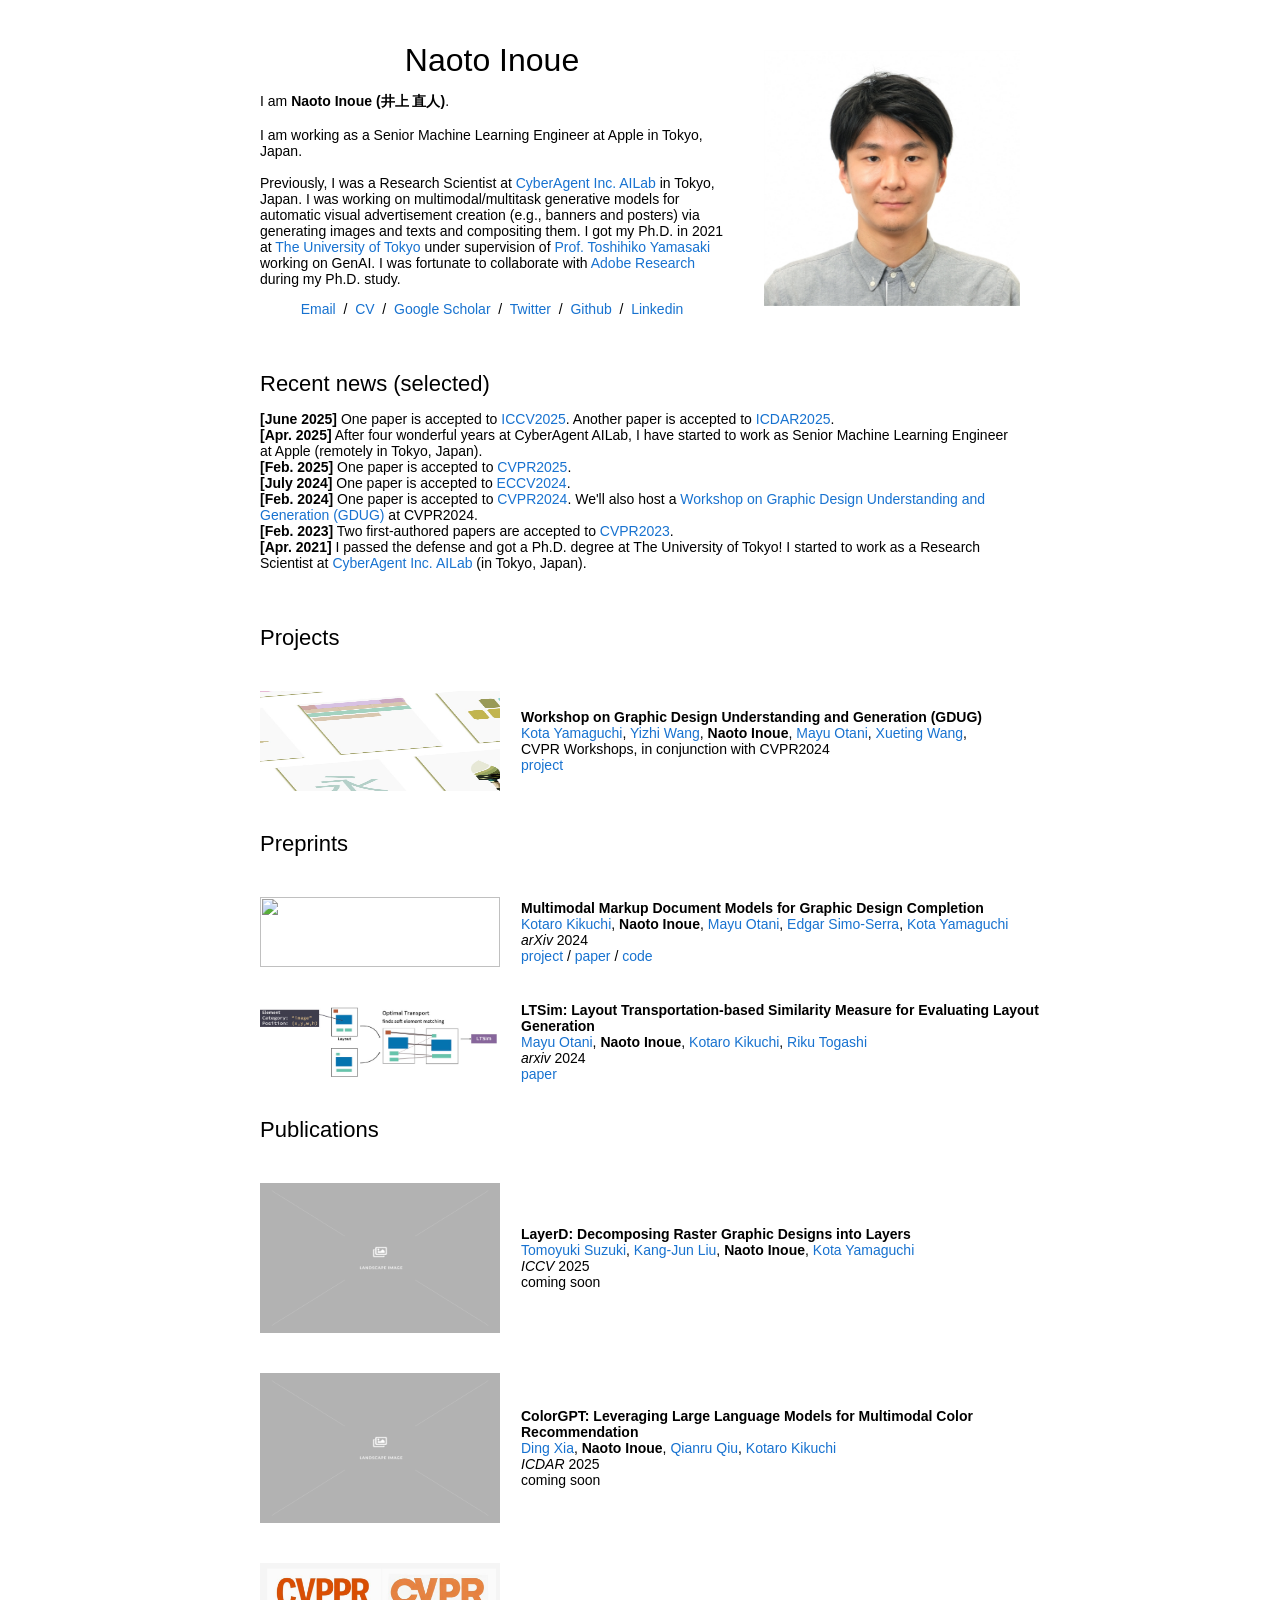
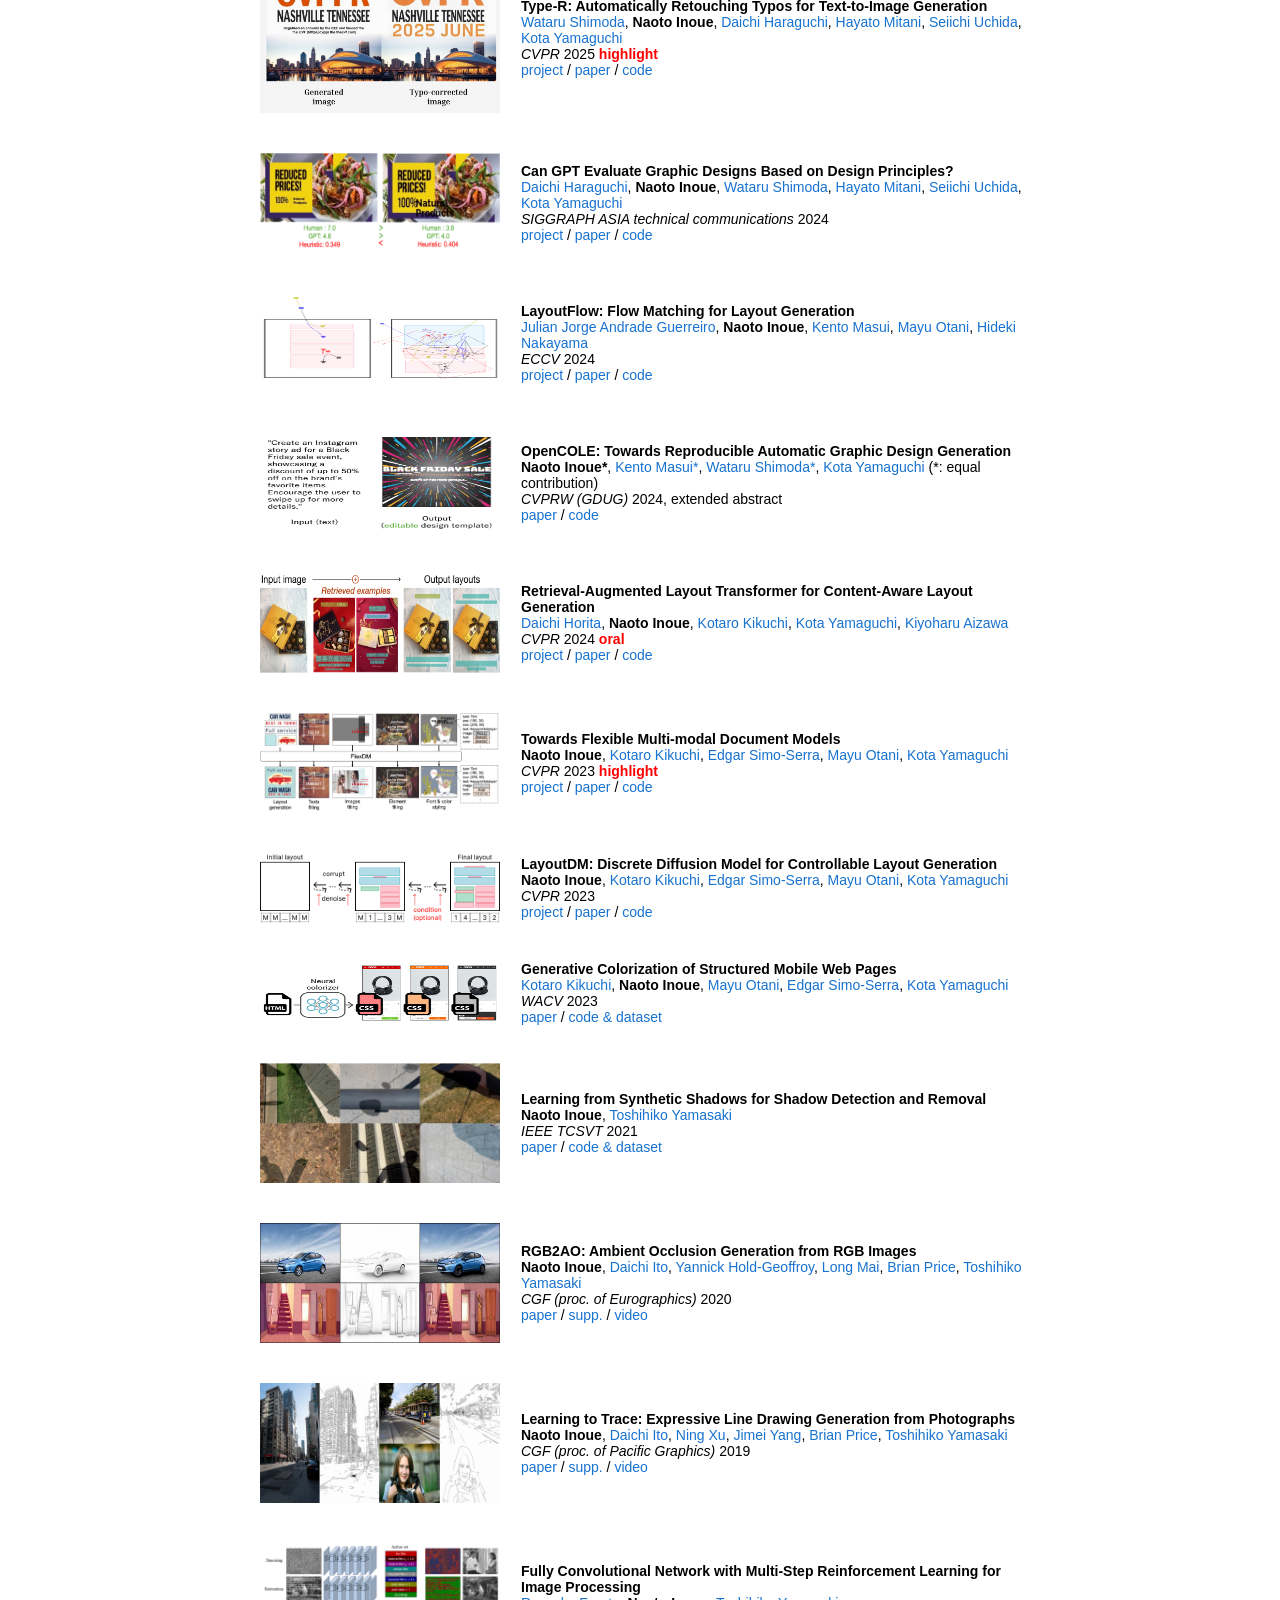
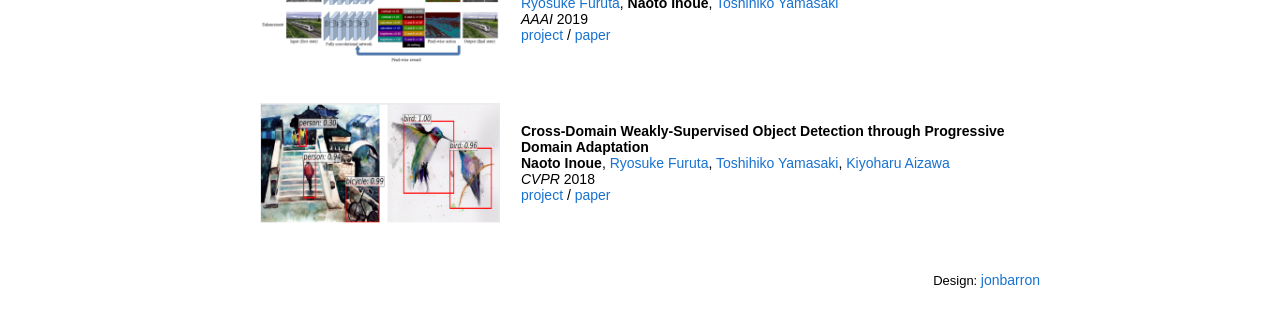
==== index.html @ aad202b2 "Update index.html" ====
<!DOCTYPE HTML>
<html lang="en">

<head>
  <meta http-equiv="Content-Type" content="text/html; charset=UTF-8">
  <title>Naoto Inoue</title>
  <meta name="author" content="Naoto Inoue">
  <meta name="viewport" content="width=device-width, initial-scale=1">
  <meta name="google-site-verification" content="NBt3cmFe-oTUP8zdL5-eVck05i7BoTOek46Cv9eIGmY">
  <link rel="stylesheet" type="text/css" href="stylesheet.css">
  <!-- <link rel="icon" type="image/png" href="https://user-images.githubusercontent.com/28190044/93294887-c2de0f80-f826-11ea-910a-8c7523e9db88.png"> -->
</head>

<body>
  <table
    style="width:100%;max-width:800px;border:0px;border-spacing:0px;border-collapse:separate;margin-right:auto;margin-left:auto;">
    <tbody>
      <tr style="padding:0px">
        <td style="padding:0px">
          <table
            style="width:100%;border:0px;border-spacing:0px;border-collapse:separate;margin-right:auto;margin-left:auto;">
            <tbody>
              <tr style="padding:0px">
                <td style="padding:2.5%;width:63%;vertical-align:middle">
                  <p style="text-align:center">
                    <name>Naoto Inoue</name>
                  </p>
                  <p>
                    I am <b>Naoto Inoue (井上 直人)</b>.<br><br>
                    
                    I am working as a Senior Machine Learning Engineer at Apple in Tokyo, Japan. <br><br>

                    Previously, I was a Research Scientist at <a href="https://cyberagent.ai/ailab/">CyberAgent Inc. AILab</a> in Tokyo, Japan.
                    I was working on multimodal/multitask generative models for automatic visual advertisement creation (e.g., banners and posters) via generating images and texts and compositing them.
                    I got my Ph.D. in 2021 at <a href="https://www.u-tokyo.ac.jp/en/">The University of
                      Tokyo</a> under supervision of <a
                      href="https://www.hal.t.u-tokyo.ac.jp/~yamasaki/index-e.html">Prof.
                      Toshihiko Yamasaki</a> working on GenAI.
                    I was fortunate to collaborate with <a href="https://research.adobe.com/">Adobe Research</a> during my Ph.D. study.
                  </p>
                  <p style="text-align:center">
                    <a href="mailto:naoto.inoue.0804@gmail.com">Email</a> &nbsp/&nbsp
                    <a href="https://drive.google.com/file/d/1_mM9zyYyiz-8eCfdjvJydV2WsAgDJ4IR/view?usp=sharing">CV</a>
                    &nbsp/&nbsp
                    <a href="https://scholar.google.com/citations?user=PfX-_GkAAAAJ&hl=en">Google Scholar</a>
                    &nbsp/&nbsp
                    <a href="https://twitter.com/naoto_inoue_">Twitter</a> &nbsp/&nbsp
                    <a href="https://github.com/naoto0804">Github</a> &nbsp/&nbsp
                    <a href="https://www.linkedin.com/in/naoto-inoue-773829161/">Linkedin</a>
                  </p>
                </td>
                <td style="padding:2.5%;width:40%;max-width:40%">
                  <a href="./files/photo/profile.jpg"><img style="width:100%;max-width:100%" alt="profile photo"
                      src="./files/photo/profile.jpg" class="hoverZoomLink"></a>
                </td>
              </tr>
            </tbody>
          </table>
          <table
            style="width:100%;border:0px;border-spacing:0px;border-collapse:separate;margin-right:auto;margin-left:auto;">
            <tbody>
              <tr>
                <td style="padding:20px;width:100%;vertical-align:middle">
                  <heading>Recent news (selected)</heading>
                  <p>
                    <b>[June 2025]</b> One paper is accepted to <a href="https://iccv.thecvf.com/">ICCV2025</a>. Another paper is accepted to <a href="https://www.icdar2025.com/">ICDAR2025</a>. <br>
                    <b>[Apr. 2025]</b> After four wonderful years at CyberAgent AILab, I have started to work as Senior Machine Learning Engineer at Apple (remotely in Tokyo, Japan). <br>
                    <b>[Feb. 2025]</b> One paper is accepted to <a href="https://cvpr.thecvf.com/">CVPR2025</a>. <br>
                    <b>[July 2024]</b> One paper is accepted to <a href="https://eccv.ecva.net/">ECCV2024</a>. <br>
                    <b>[Feb. 2024]</b> One paper is accepted to <a href="https://cvpr.thecvf.com/">CVPR2024</a>. We'll also host a <a href="https://sites.google.com/view/gdug-workshop/">Workshop on
                      Graphic Design Understanding and Generation (GDUG)</a> at CVPR2024. <br>
                    <b>[Feb. 2023]</b> Two first-authored papers are accepted to <a
                      href="https://cvpr.thecvf.com/">CVPR2023</a>. <br>
                    <b>[Apr. 2021]</b> I passed the defense and got a Ph.D. degree at The University of Tokyo! I started
                    to work as a Research Scientist at <a href="https://cyberagent.ai/ailab/">CyberAgent Inc. AILab</a>
                    (in Tokyo, Japan). <br>
                  </p>
                </td>
              </tr>
            </tbody>
          </table>
          <table
            style="width:100%;border:0px;border-spacing:0px;border-collapse:separate;margin-right:auto;margin-left:auto;">
            <tbody>
              <tr>
                <td style="padding:20px;width:100%;vertical-align:middle">
                  <heading>Projects</heading>
                </td>
              </tr>
            </tbody>
          </table>
          <table
            style="width:100%;border:0px;border-spacing:0px;border-collapse:separate;margin-right:auto;margin-left:auto;">
            <tbody>
              <tr>
                <td style="padding:20px;width:25%;vertical-align:middle">
                  <img width="240" height="100" align="center" src="./files/teaser/yamaguchicvprw2024.jpg">
                </td>
                <td style="width:75%;vertical-align:middle">
                  <papertitle>Workshop on Graphic Design Understanding and Generation (GDUG)</papertitle>
                  <br>
                  <a href="https://sites.google.com/view/kyamagu">Kota Yamaguchi</a>,
                  <a href="https://actasidiot.github.io/">Yizhi Wang</a>,
                  <strong>Naoto Inoue</strong>,
                  <a href="https://mayu-ot.github.io/">Mayu Otani</a>,
                  <a href="https://xueting-wang.github.io/">Xueting Wang</a>,
                  <br>
                  CVPR Workshops, in conjunction with CVPR2024<br>
                  <a href="https://sites.google.com/view/gdug-workshop/">project</a>
                </td>
              </tr>
            </tbody>
          </table>
          <table
            style="width:100%;border:0px;border-spacing:0px;border-collapse:separate;margin-right:auto;margin-left:auto;">
            <tbody>
              <tr>
                <td style="padding:20px;width:100%;vertical-align:middle">
                  <heading>Preprints</heading>
                </td>
              </tr>
            </tbody>
          </table>
          <table
            style="width:100%;border:0px;border-spacing:0px;border-collapse:separate;margin-right:auto;margin-left:auto;">
            <tbody>
              <tr>
                <td style="padding:20px;width:25%;vertical-align:middle">
                  <img width="240" height="70" align="center" src="./files/teaser/kikuchi2024arxiv.png">
                </td>
                <td style="width:75%;vertical-align:middle">
                  <papertitle>Multimodal Markup Document Models for Graphic Design Completion</papertitle> <br> 
                  <a href="https://ktrk115.github.io/">Kotaro Kikuchi</a>, <strong>Naoto Inoue</strong>, <a href="https://mayu-ot.github.io/">Mayu Otani</a>, <a href="https://esslab.jp/~ess/">Edgar Simo-Serra</a>, <a href="https://sites.google.com/view/kyamagu">Kota Yamaguchi</a><br>
                  <em>arXiv</em> 2024 <br>
                  <a href='https://cyberagentailab.github.io/MarkupDM/'>project</a> / <a href='https://arxiv.org/abs/2409.19051'>paper</a> / <a href='https://github.com/CyberAgentAILab/MarkupDM'>code</a> <br>
                </td>
              </tr>
              <tr>
                <td style="padding:20px;width:25%;vertical-align:middle">
                  <img width="240" height="70" align="center" src="./files/teaser/otani2024ltsim.jpg">
                </td>
                <td style="width:75%;vertical-align:middle">
                  <papertitle>LTSim: Layout Transportation-based Similarity Measure for Evaluating Layout Generation</papertitle> <br> 
                  <a href="https://mayu-ot.github.io/">Mayu Otani</a>, <strong>Naoto Inoue</strong>, <a href="https://ktrk115.github.io/">Kotaro Kikuchi</a>, <a href="https://scholar.google.co.jp/citations?user=KVEf0M4AAAAJ&hl=en">Riku Togashi</a><br>
                  <em>arxiv</em> 2024 <br>
                  <a href='https://arxiv.org/abs/2407.12356'>paper</a> <br>
                </td>
              </tr>
            </tbody>
          </table>
          <table
            style="width:100%;border:0px;border-spacing:0px;border-collapse:separate;margin-right:auto;margin-left:auto;">
            <tbody>
              <tr>
                <td style="padding:20px;width:100%;vertical-align:middle">
                  <heading>Publications</heading>
                </td>
              </tr>
            </tbody>
          </table>
          <table
            style="width:100%;border:0px;border-spacing:0px;border-collapse:separate;margin-right:auto;margin-left:auto;">
            <tbody>
              <tr>
                <td style="padding:20px;width:25%;vertical-align:middle">
                  <img width="240" height="150" align="center" src="./files/teaser/placeholder_landscape.png">
                </td>
                <td style="width:75%;vertical-align:middle">
                  <papertitle>LayerD: Decomposing Raster Graphic Designs into Layers</papertitle> <br> 
                  <a href="https://tomoyukun.github.io/biography/">Tomoyuki Suzuki</a>, <a href="https://scholar.google.com/citations?user=XaRvRzUAAAAJ">Kang-Jun Liu</a>, <strong>Naoto Inoue</strong>, <a href="https://sites.google.com/view/kyamagu">Kota Yamaguchi</a><br>
                  <em>ICCV</em> 2025 <br>
                  coming soon <br>
                </td>
              </tr>
              <tr>
                <td style="padding:20px;width:25%;vertical-align:middle">
                  <img width="240" height="150" align="center" src="./files/teaser/placeholder_landscape.png">
                </td>
                <td style="width:75%;vertical-align:middle">
                  <papertitle>ColorGPT: Leveraging Large Language Models for Multimodal Color Recommendation</papertitle> <br> 
                  <a href="https://scholar.google.com/citations?user=L_5Zzc8AAAAJ&hl=en">Ding Xia</a>, <strong>Naoto Inoue</strong>, <a href="https://scholar.google.com/citations?user=dFO1x5EAAAAJ&hl=ja">Qianru Qiu</a>, <a href="https://ktrk115.github.io/">Kotaro Kikuchi</a><br>
                  <em>ICDAR</em> 2025 <br>
                  coming soon
                </td>
              </tr>
              <tr>
                <td style="padding:20px;width:25%;vertical-align:middle">
                  <img width="240" height="150" align="center" src="./files/teaser/shimoda2025cvpr.png">
                </td>
                <td style="width:75%;vertical-align:middle">
                  <papertitle>Type-R: Automatically Retouching Typos for Text-to-Image Generation</papertitle> <br>
                  <a href="https://scholar.google.co.jp/citations?user=fdXoV1UAAAAJ">Wataru Shimoda</a>, <strong>Naoto Inoue</strong>, <a href="https://scholar.google.co.jp/citations?user=oEna_HAAAAAJ&hl=en">Daichi Haraguchi</a>, <a href="https://dblp.org/pid/356/2992.html">Hayato Mitani</a>, <a href="https://human.ait.kyushu-u.ac.jp/~uchida/index-e.html">Seiichi Uchida</a>, <a href="https://sites.google.com/view/kyamagu">Kota Yamaguchi</a><br>
                  <em>CVPR</em> 2025 <span style="color:red; font-weight: bold;">highlight</span> <br>
                  <a href='https://cyberagentailab.github.io/Type-R'>project</a> / <a href='https://arxiv.org/abs/2411.18159'>paper</a> / <a href='https://github.com/CyberAgentAILab/Type-R'>code</a> <br>
                </td>
              </tr>
              <tr>
                <td style="padding:20px;width:25%;vertical-align:middle">
                  <img width="240" height="100" align="center" src="./files/teaser/haraguchi2024sigatc.png">
                </td>
                <td style="width:75%;vertical-align:middle">
                  <papertitle>Can GPT Evaluate Graphic Designs Based on Design Principles?</papertitle> <br> 
                  <a href="https://scholar.google.co.jp/citations?user=oEna_HAAAAAJ&hl=en">Daichi Haraguchi</a>, <strong>Naoto Inoue</strong>, <a href="https://scholar.google.co.jp/citations?user=fdXoV1UAAAAJ">Wataru Shimoda</a>, <a href="https://dblp.org/pid/356/2992.html">Hayato Mitani</a>, <a href="https://human.ait.kyushu-u.ac.jp/~uchida/index-e.html">Seiichi Uchida</a>, <a href="https://sites.google.com/view/kyamagu">Kota Yamaguchi</a><br>
                  <em>SIGGRAPH ASIA technical communications</em> 2024  <br>
                  <a href="https://cyberagentailab.github.io/Graphic-design-evaluation/">project</a> / <a href="https://arxiv.org/abs/2410.08885">paper</a> / <a href="https://github.com/CyberAgentAILab/Graphic-design-evaluation">code</a> <br>
                </td>
              </tr>
              <tr>
                <td style="padding:20px;width:25%;vertical-align:middle">
                  <img width="240" height="100" align="center" src="./files/teaser/guerreiroeccv2024layoutflow.png">
                </td>
                <td style="width:75%;vertical-align:middle">
                  <papertitle>LayoutFlow: Flow Matching for Layout Generation</papertitle> <br>
                  <a href="https://julianguerreiro.github.io/">Julian Jorge Andrade Guerreiro</a>, <strong>Naoto Inoue</strong>, <a href="https://scholar.google.co.jp/citations?user=ekIeOUAAAAAJ&hl=en">Kento Masui</a>, <a href="https://mayu-ot.github.io/">Mayu Otani</a>, <a href="https://www.nlab.ci.i.u-tokyo.ac.jp/~nakayama/index_en.html">Hideki Nakayama</a><br>
                  <em>ECCV</em> 2024 <br>
                  <a href='https://julianguerreiro.github.io/layoutflow'>project</a> / <a href='https://arxiv.org/abs/2403.18187'>paper</a> / <a href='https://github.com/JulianGuerreiro/LayoutFlow'>code</a> <br>
                </td>
              </tr>
              <tr>
                <td style="padding:20px;width:25%;vertical-align:middle">
                  <img width="240" height="100" align="center" src="./files/teaser/inouecvprw2024opencole.png">
                </td>
                <td>
                  <papertitle>OpenCOLE: Towards Reproducible Automatic Graphic Design Generation</papertitle> <br>
                  <strong>Naoto Inoue*</strong>, <a href="https://scholar.google.co.jp/citations?user=ekIeOUAAAAAJ&hl=en">Kento Masui*</a>, <a href="https://scholar.google.co.jp/citations?user=fdXoV1UAAAAJ">Wataru Shimoda*</a>, <a href="https://sites.google.com/view/kyamagu">Kota Yamaguchi</a> (*: equal contribution)<br>
                  <em>CVPRW (GDUG) </em> 2024, extended abstract <br>
                  <a href='https://arxiv.org/abs/2406.08232'>paper</a> / <a href='https://github.com/CyberAgentAILab/OpenCOLE'>code</a> <br>
                </td>
              </tr>
              <tr>
                <td style="padding:20px;width:25%;vertical-align:middle">
                  <img width="240" height="100" align="center" src="./files/teaser/horitacvpr2024_ralf.png">
                </td>
                <td style="width:75%;vertical-align:middle">
                  <papertitle>Retrieval-Augmented Layout Transformer for Content-Aware Layout Generation</papertitle>
                  <br>
                  <a href="https://udonda.github.io/">Daichi Horita</a>,
                  <strong>Naoto Inoue</strong>,
                  <a href="https://ktrk115.github.io/">Kotaro Kikuchi</a>,
                  <a href="https://sites.google.com/view/kyamagu">Kota Yamaguchi</a>,
                  <a href="https://www.hal.t.u-tokyo.ac.jp/~aizawa">Kiyoharu Aizawa</a> <br>
                  <em>CVPR</em> 2024 <span style="color:red; font-weight: bold;">oral</span><br>
                  <a href="https://udonda.github.io/RALF/">project</a> /
                  <a href="https://arxiv.org/abs/2311.13602">paper</a> /
                  <a href="https://github.com/CyberAgentAILab/RALF">code</a>
                </td>
              </tr>
              <tr>
                <td style="padding:20px;width:25%;vertical-align:middle">
                  <img width="240" height="100" align="center" src="./files/teaser/inouecvpr2023_flexdm.png">
                </td>
                <td style="width:75%;vertical-align:middle">
                  <papertitle>Towards Flexible Multi-modal Document Models</papertitle>
                  <br>
                  <strong>Naoto Inoue</strong>,
                  <a href="https://ktrk115.github.io/">Kotaro Kikuchi</a>,
                  <a href="https://esslab.jp/~ess/en/">Edgar Simo-Serra</a>,
                  <a href="https://mayu-ot.github.io/">Mayu Otani</a>,
                  <a href="https://sites.google.com/view/kyamagu">Kota Yamaguchi</a><br>
                  <em>CVPR</em> 2023 <span style="color:red; font-weight: bold;">highlight</span> <br>
                  <a href="https://cyberagentailab.github.io/flex-dm">project</a> /
                  <a href="https://arxiv.org/abs/2303.18248">paper</a> /
                  <a href="https://github.com/CyberAgentAILab/flex-dm">code</a>
                </td>
              </tr>
              <tr>
                <td style="padding:20px;width:25%;vertical-align:middle">
                  <img width="240" height="70" align="center" src="./files/teaser/inouecvpr2023_layoutdm.png">
                </td>
                <td style="width:75%;vertical-align:middle">
                  <papertitle>LayoutDM: Discrete Diffusion Model for Controllable Layout Generation</papertitle>
                  <br>
                  <strong>Naoto Inoue</strong>,
                  <a href="https://ktrk115.github.io/">Kotaro Kikuchi</a>,
                  <a href="https://esslab.jp/~ess/en/">Edgar Simo-Serra</a>,
                  <a href="https://mayu-ot.github.io/">Mayu Otani</a>,
                  <a href="https://sites.google.com/view/kyamagu">Kota Yamaguchi</a><br>
                  <em>CVPR</em> 2023 <br>
                  <a href="https://cyberagentailab.github.io/layout-dm">project</a> /
                  <a href="https://arxiv.org/abs/2303.08137">paper</a> /
                  <a href="https://github.com/CyberAgentAILab/layout-dm">code</a>
                </td>
              </tr>
              <tr>
                <td style="padding:20px;width:25%;vertical-align:middle">
                  <img width="240" height="60" align="center" src="./files/teaser/kikuchiwacv2023.png">
                </td>
                <td style="width:75%;vertical-align:middle">
                  <papertitle>Generative Colorization of Structured Mobile Web Pages</papertitle>
                  <br>
                  <a href="https://ktrk115.github.io/">Kotaro Kikuchi</a>,
                  <strong>Naoto Inoue</strong>,
                  <a href="https://mayu-ot.github.io/">Mayu Otani</a>,
                  <a href="https://esslab.jp/~ess/en/">Edgar Simo-Serra</a>,
                  <a href="https://sites.google.com/view/kyamagu">Kota Yamaguchi</a><br>
                  <em>WACV</em> 2023 <br>
                  <a href="https://arxiv.org/abs/2212.11541">paper</a> /
                  <a href="https://github.com/CyberAgentAILab/webcolor">code & dataset</a>
                </td>
              </tr>
              <tr>
                <td style="padding:20px;width:25%;vertical-align:middle">
                  <img width="240" height="120" align="center" src="./files/teaser/inouetcsvt2021.png">
                </td>
                <td style="width:75%;vertical-align:middle">
                  <papertitle>Learning from Synthetic Shadows for Shadow Detection and Removal</papertitle>
                  <br>
                  <strong>Naoto Inoue</strong>,
                  <a href="https://www.hal.t.u-tokyo.ac.jp/~yamasaki/index-e.html">Toshihiko Yamasaki</a><br>
                  <em>IEEE TCSVT</em> 2021 <br>
                  <a href="https://arxiv.org/abs/2101.01713">paper</a> /
                  <a href="https://github.com/naoto0804/SynShadow">code & dataset</a>
                </td>
              </tr>
              <tr>
                <td style="padding:20px;width:25%;vertical-align:middle">
                  <img width="240" height="120" align="center" src="./files/teaser/inoueeg2020.jpg">
                </td>
                <td style="width:75%;vertical-align:middle">
                  <papertitle>RGB2AO: Ambient Occlusion Generation from RGB Images</papertitle>
                  <br>
                  <strong>Naoto Inoue</strong>,
                  <a href="https://research.adobe.com/person/daichi-ito/">Daichi Ito</a>,
                  <a href="http://yannickhold.com/">Yannick Hold-Geoffroy</a>,
                  <a href="https://mai-t-long.com/">Long Mai</a>,
                  <a href="https://www.brianpricephd.com/">Brian Price</a>,
                  <a href="https://www.hal.t.u-tokyo.ac.jp/~yamasaki/index-e.html">Toshihiko Yamasaki</a><br>
                  <em>CGF (proc. of Eurographics)</em> 2020 <br>
                  <a href="https://drive.google.com/file/d/1akwQcoUa8ILWb24ZsXUKwKkccewUygW3/view">paper</a> /
                  <a href="https://drive.google.com/file/d/1ayWd_rF38DQI1KqzIBRsBhVTxbwXlx1L/view">supp.</a> /
                  <a href="https://www.youtube.com/watch?v=GrbZW8ozr5o">video</a>
                  <!-- <p></p>
                      <p> Summary for the paper</p> -->
                </td>
              </tr>
              <tr>
                <td style="padding:20px;width:25%;vertical-align:middle">
                  <img width="240" height="120" align="center" src="./files/teaser/inouepg2019.png">
                </td>
                <td style="width:75%;vertical-align:middle">
                  <papertitle>Learning to Trace: Expressive Line Drawing Generation from Photographs</papertitle>
                  <br>
                  <strong>Naoto Inoue</strong>,
                  <a href="https://research.adobe.com/person/daichi-ito/">Daichi Ito</a>,
                  <a href="https://sites.google.com/view/ningxu/">Ning Xu</a>,
                  <a href="https://eng.ucmerced.edu/people/jyang44">Jimei Yang</a>,
                  <a href="https://www.brianpricephd.com/">Brian Price</a>,
                  <a href="https://www.hal.t.u-tokyo.ac.jp/~yamasaki/index-e.html">Toshihiko Yamasaki</a><br>
                  <em>CGF (proc. of Pacific Graphics)</em> 2019 <br>
                  <a href="https://drive.google.com/file/d/1uILUGjE3vsRPEEfF8EVEPG2eWF7SUwgT/view">paper</a> /
                  <a href="https://drive.google.com/file/d/19IjY-WKMhXROw6pl7WaMvdn1gM8F7ecb/view">supp.</a> /
                  <a href="https://youtu.be/NTjuWvtHbyc?start=350&end=728">video</a>
                  <!-- <p></p>
                      <p> Summary for the paper</p> -->
                </td>
              </tr>
              <tr>
                <td style="padding:20px;width:25%;vertical-align:middle">
                  <img width="240" height="120" align="center" src="./files/teaser/furutaaaai2019.png">
                </td>
                <td style="width:75%;vertical-align:middle">
                  <papertitle>Fully Convolutional Network with Multi-Step Reinforcement Learning for Image Processing
                  </papertitle>
                  <br>
                  <a href="https://rfuruta.github.io/">Ryosuke Furuta</a>,
                  <strong>Naoto Inoue</strong>,
                  <a href="https://www.hal.t.u-tokyo.ac.jp/~yamasaki/index-e.html">Toshihiko Yamasaki</a><br>
                  <em>AAAI</em> 2019 <br>
                  <a href="https://www.hal.t.u-tokyo.ac.jp/~furuta/pub/fcn_rl/fcn_rl.html">project</a> /
                  <a href="https://arxiv.org/abs/1811.04323">paper</a>
                </td>
              </tr>
              <tr>
                <td style="padding:20px;width:25%;vertical-align:middle">
                  <img width="240" height="120" align="center" src="./files/teaser/inouecvpr2018.png">
                </td>
                <td style="width:75%;vertical-align:middle">
                  <papertitle>Cross-Domain Weakly-Supervised Object Detection through Progressive Domain Adaptation
                  </papertitle>
                  <br>
                  <strong>Naoto Inoue</strong>,
                  <a href="https://rfuruta.github.io/">Ryosuke Furuta</a>,
                  <a href="https://www.hal.t.u-tokyo.ac.jp/~yamasaki/index-e.html">Toshihiko Yamasaki</a>,
                  <a href="https://www.hal.t.u-tokyo.ac.jp/~aizawa">Kiyoharu Aizawa</a> <br>
                  <em>CVPR</em> 2018 <br>
                  <a href="cross_domain_detection">project</a> /
                  <a href="https://arxiv.org/abs/1803.11365">paper</a>
                </td>
              </tr>
            </tbody>
          </table>
          <table
            style="width:100%;border:0px;border-spacing:0px;border-collapse:separate;margin-right:auto;margin-left:auto;">
            <tbody>
              <tr>
                <td style="padding:0px">
                  <br>
                  <p style="text-align:right;font-size:small;">
                    Design: <a href="https://github.com/jonbarron/jonbarron_website">jonbarron</a>
                  </p>
                </td>
              </tr>
            </tbody>
          </table>
          <script>
            (function (i, s, o, g, r, a, m) {
              i['GoogleAnalyticsObject'] = r;
              i[r] = i[r] || function () {
                (i[r].q = i[r].q || []).push(arguments)
              }, i[r].l = 1 * new Date();
              a = s.createElement(o),
                m = s.getElementsByTagName(o)[0];
              a.async = 1;
              a.src = g;
              m.parentNode.insertBefore(a, m)
            })(window, document, 'script', '//www.google-analytics.com/analytics.js', 'ga');
            ga('create', 'UA-115292904-1', 'auto');
            ga('send', 'pageview');
          </script>
        </td>
      </tr>
    </tbody>
  </table>
  <iframe frameborder="0" scrolling="no" style="border: 0px; display: none; background-color: transparent;"></iframe>
  <div id="GOOGLE_INPUT_CHEXT_FLAG" input="null"
    input_stat="{&quot;tlang&quot;:true,&quot;tsbc&quot;:true,&quot;pun&quot;:true,&quot;mk&quot;:false,&quot;ss&quot;:true}"
    style="display: none;"></div>
</body>

</html>
---- stylesheet.css ----
/* latin-ext */
@font-face {
    font-family: 'Lato';
    font-style: italic;
    font-weight: 400;
    src: local('Lato Italic'), local('Lato-Italic'), url(https://fonts.gstatic.com/s/lato/v15/S6u8w4BMUTPHjxsAUi-qNiXg7eU0.woff2) format('woff2');
    unicode-range: U+0100-024F, U+0259, U+1E00-1EFF, U+2020, U+20A0-20AB, U+20AD-20CF, U+2113, U+2C60-2C7F, U+A720-A7FF;
}
/* latin */
@font-face {
  font-family: 'Lato';
  font-style: italic;
  font-weight: 400;
  src: local('Lato Italic'), local('Lato-Italic'), url(https://fonts.gstatic.com/s/lato/v15/S6u8w4BMUTPHjxsAXC-qNiXg7Q.woff2) format('woff2');
  unicode-range: U+0000-00FF, U+0131, U+0152-0153, U+02BB-02BC, U+02C6, U+02DA, U+02DC, U+2000-206F, U+2074, U+20AC, U+2122, U+2191, U+2193, U+2212, U+2215, U+FEFF, U+FFFD;
}
/* latin-ext */
@font-face {
  font-family: 'Lato';
  font-style: italic;
  font-weight: 700;
  src: local('Lato Bold Italic'), local('Lato-BoldItalic'), url(https://fonts.gstatic.com/s/lato/v15/S6u_w4BMUTPHjxsI5wq_FQftx9897sxZ.woff2) format('woff2');
  unicode-range: U+0100-024F, U+0259, U+1E00-1EFF, U+2020, U+20A0-20AB, U+20AD-20CF, U+2113, U+2C60-2C7F, U+A720-A7FF;
}
/* latin */
@font-face {
  font-family: 'Lato';
  font-style: italic;
  font-weight: 700;
  src: local('Lato Bold Italic'), local('Lato-BoldItalic'), url(https://fonts.gstatic.com/s/lato/v15/S6u_w4BMUTPHjxsI5wq_Gwftx9897g.woff2) format('woff2');
  unicode-range: U+0000-00FF, U+0131, U+0152-0153, U+02BB-02BC, U+02C6, U+02DA, U+02DC, U+2000-206F, U+2074, U+20AC, U+2122, U+2191, U+2193, U+2212, U+2215, U+FEFF, U+FFFD;
}
/* latin-ext */
@font-face {
  font-family: 'Lato';
  font-style: normal;
  font-weight: 400;
  src: local('Lato Regular'), local('Lato-Regular'), url(https://fonts.gstatic.com/s/lato/v15/S6uyw4BMUTPHjxAwXiWtFCfQ7A.woff2) format('woff2');
  unicode-range: U+0100-024F, U+0259, U+1E00-1EFF, U+2020, U+20A0-20AB, U+20AD-20CF, U+2113, U+2C60-2C7F, U+A720-A7FF;
}
/* latin */
@font-face {
  font-family: 'Lato';
  font-style: normal;
  font-weight: 400;
  src: local('Lato Regular'), local('Lato-Regular'), url(https://fonts.gstatic.com/s/lato/v15/S6uyw4BMUTPHjx4wXiWtFCc.woff2) format('woff2');
  unicode-range: U+0000-00FF, U+0131, U+0152-0153, U+02BB-02BC, U+02C6, U+02DA, U+02DC, U+2000-206F, U+2074, U+20AC, U+2122, U+2191, U+2193, U+2212, U+2215, U+FEFF, U+FFFD;
}
/* latin-ext */
@font-face {
  font-family: 'Lato';
  font-style: normal;
  font-weight: 700;
  src: local('Lato Bold'), local('Lato-Bold'), url(https://fonts.gstatic.com/s/lato/v15/S6u9w4BMUTPHh6UVSwaPGQ3q5d0N7w.woff2) format('woff2');
  unicode-range: U+0100-024F, U+0259, U+1E00-1EFF, U+2020, U+20A0-20AB, U+20AD-20CF, U+2113, U+2C60-2C7F, U+A720-A7FF;
}
/* latin */
@font-face {
  font-family: 'Lato';
  font-style: normal;
  font-weight: 700;
  src: local('Lato Bold'), local('Lato-Bold'), url(https://fonts.gstatic.com/s/lato/v15/S6u9w4BMUTPHh6UVSwiPGQ3q5d0.woff2) format('woff2');
  unicode-range: U+0000-00FF, U+0131, U+0152-0153, U+02BB-02BC, U+02C6, U+02DA, U+02DC, U+2000-206F, U+2074, U+20AC, U+2122, U+2191, U+2193, U+2212, U+2215, U+FEFF, U+FFFD;
}

a {
  color: #1772d0;
  text-decoration: none;
}

a:focus,
a:hover {
  color: #f09228;
  text-decoration: none;
}

body,
td,
th,
tr,
p,
a {
  font-family: 'Lato', Verdana, Helvetica, sans-serif;
  font-size: 14px
}

strong {
  font-family: 'Lato', Verdana, Helvetica, sans-serif;
  font-size: 14px;
}

heading {
  font-family: 'Lato', Verdana, Helvetica, sans-serif;
  font-size: 22px;
}

papertitle {
  font-family: 'Lato', Verdana, Helvetica, sans-serif;
  font-size: 14px;
  font-weight: 700
  }

name {
  font-family: 'Lato', Verdana, Helvetica, sans-serif;
  font-size: 32px;
}

.one {
  width: 160px;
  height: 160px;
  position: relative;
}

.two {
  width: 160px;
  height: 160px;
  position: absolute;
  transition: opacity .2s ease-in-out;
  -moz-transition: opacity .2s ease-in-out;
  -webkit-transition: opacity .2s ease-in-out;
}

.fade {
  transition: opacity .2s ease-in-out;
  -moz-transition: opacity .2s ease-in-out;
  -webkit-transition: opacity .2s ease-in-out;
}

span.highlight {
  background-color: #ffffd0;
}
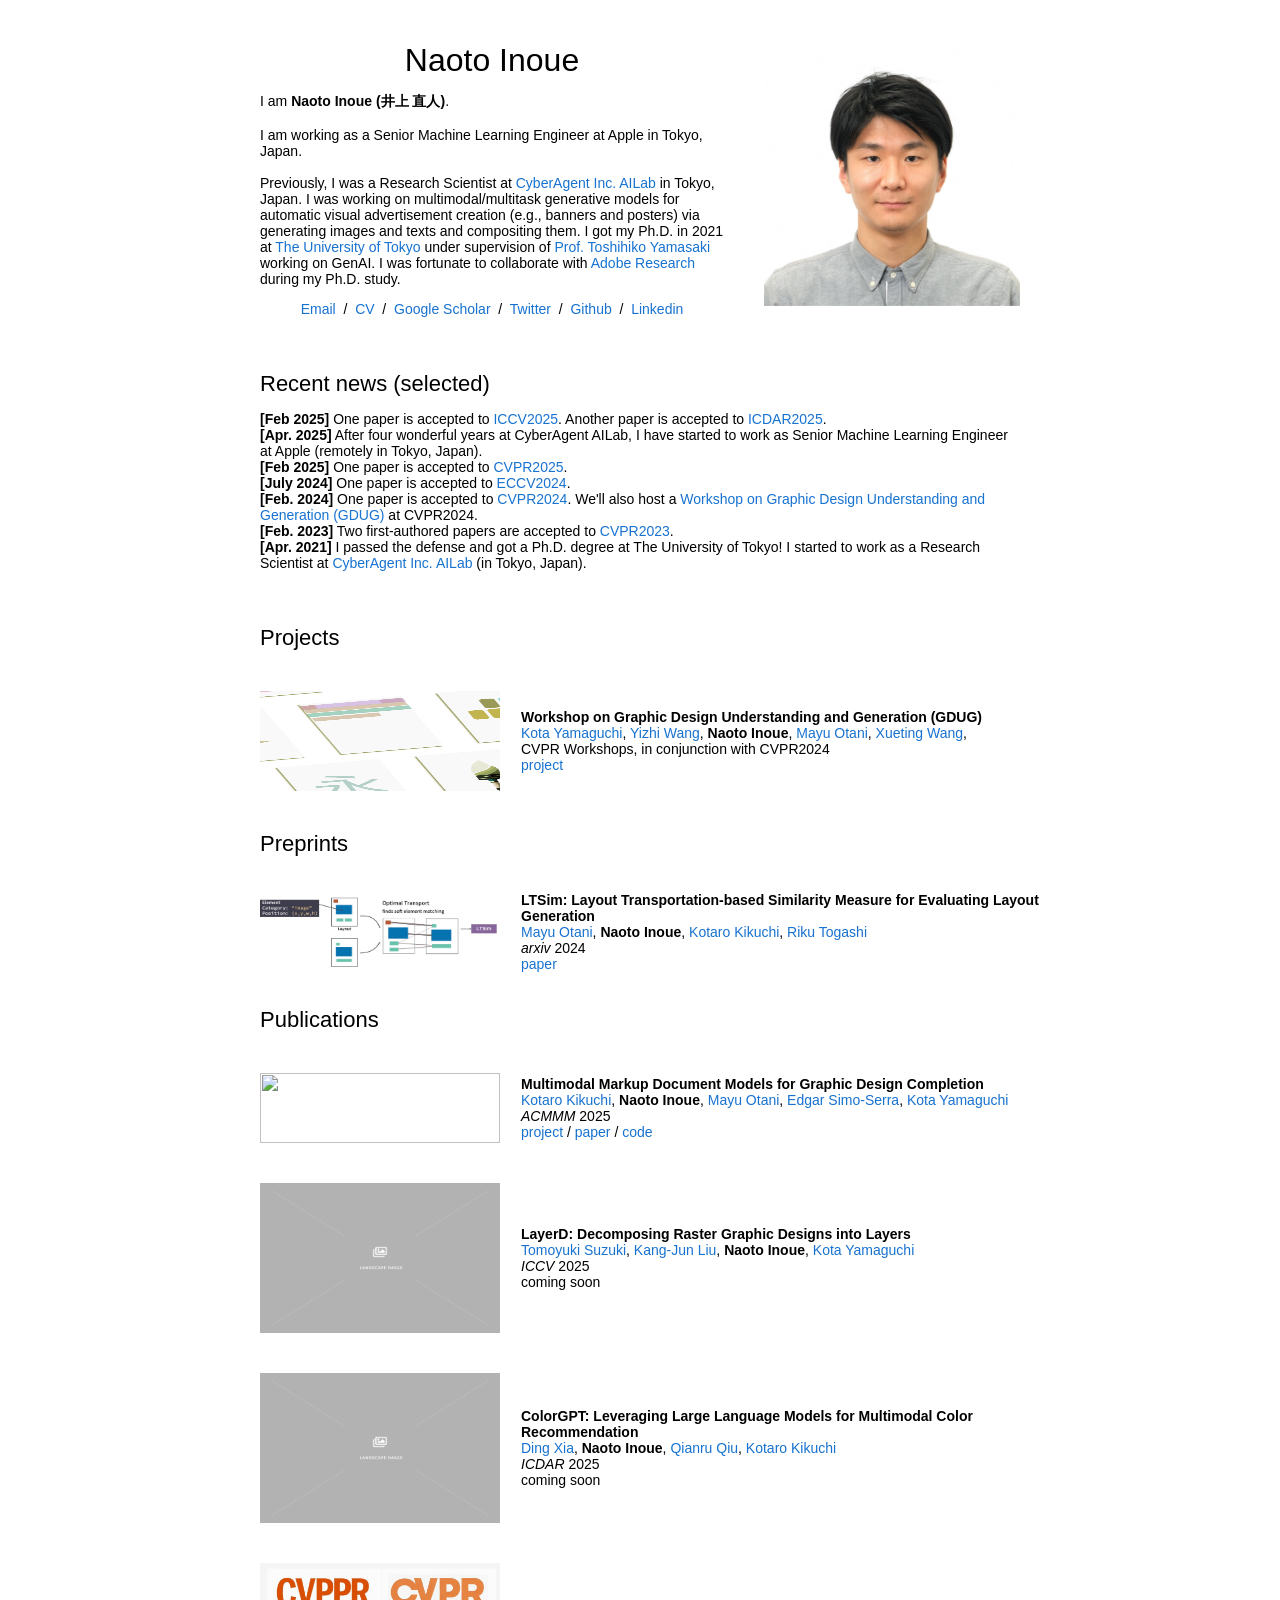
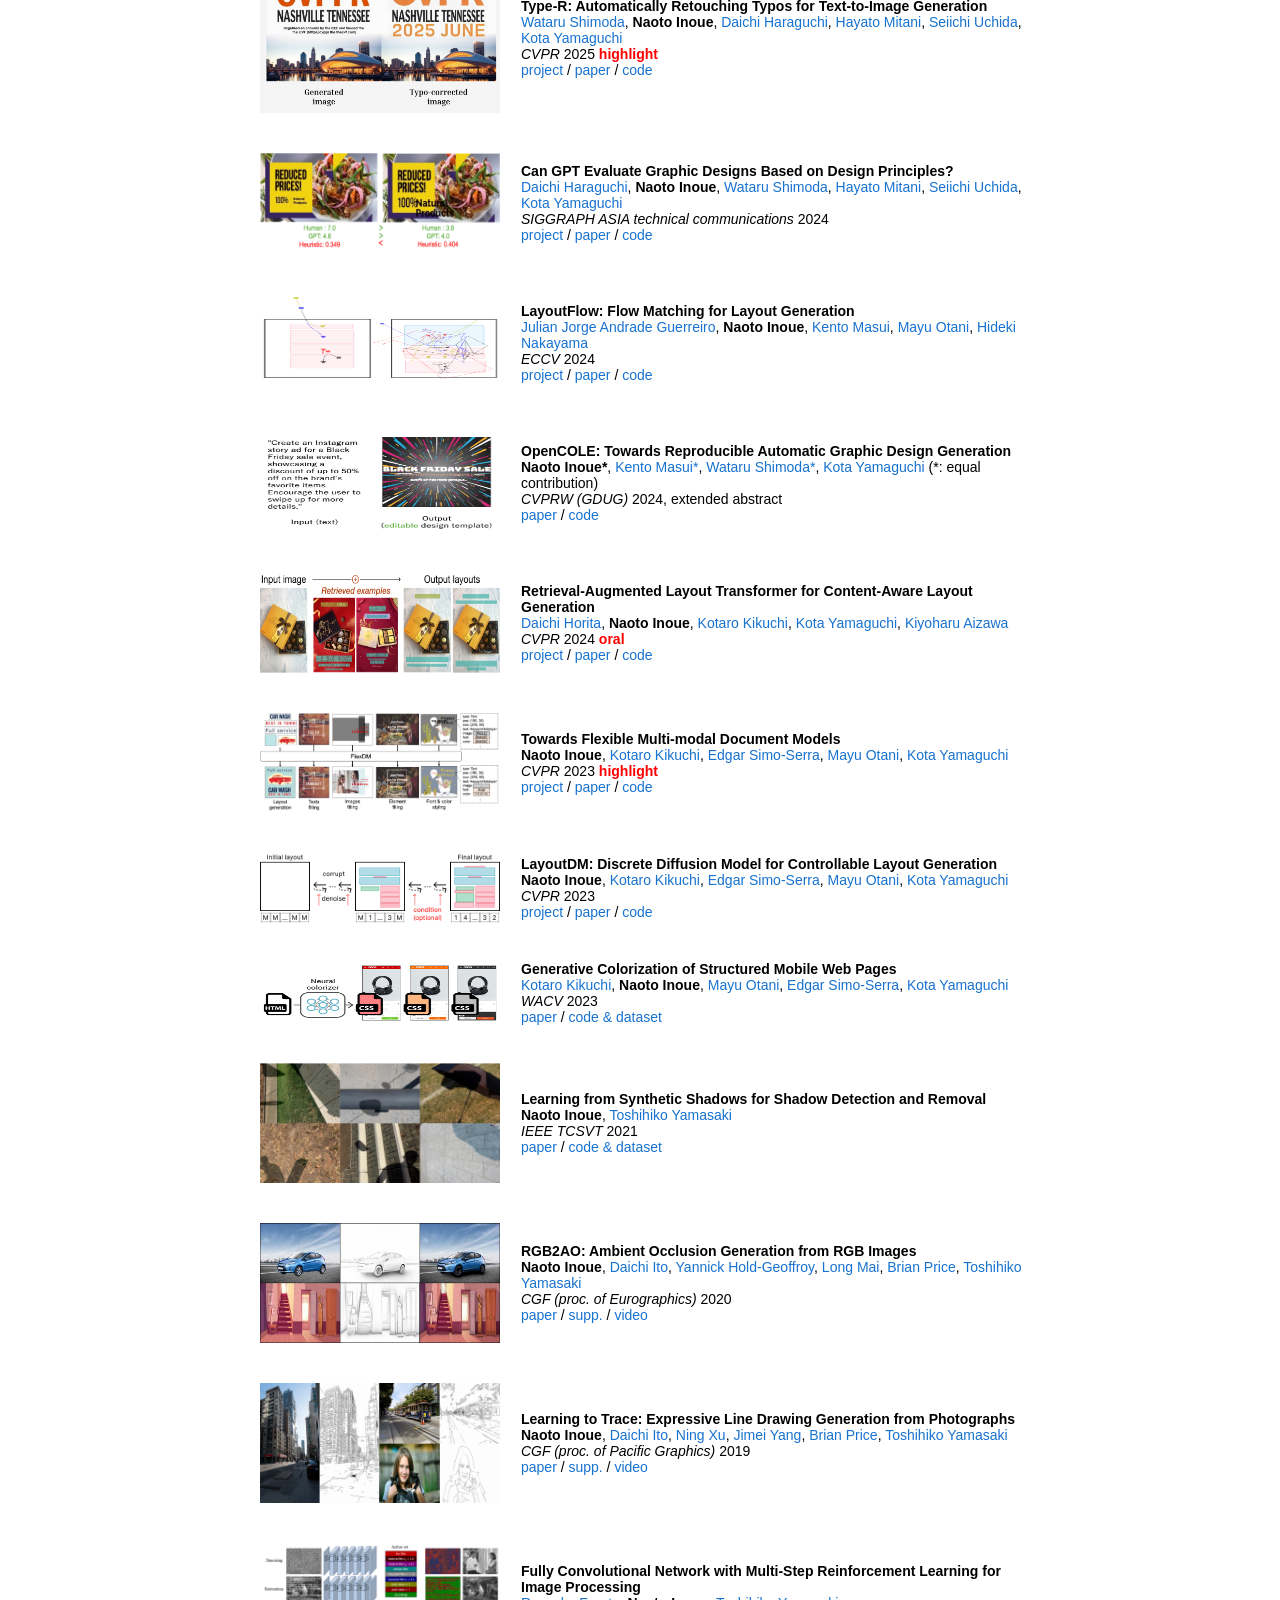
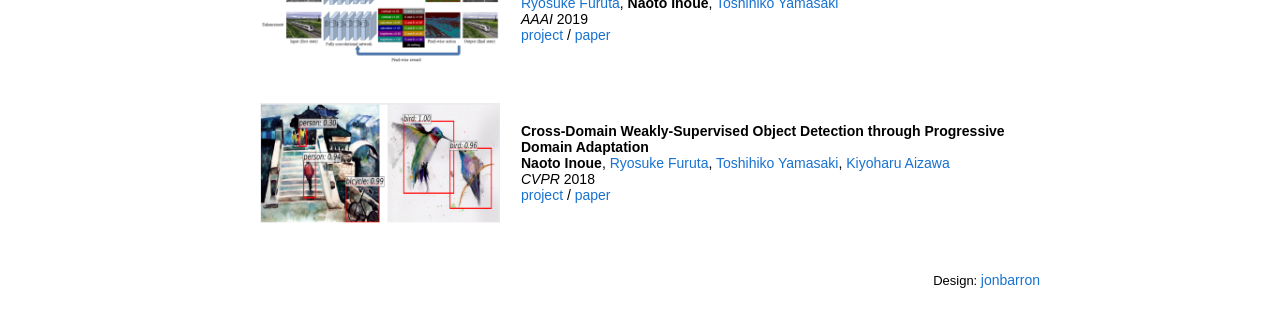
==== commit de103152: "add acmmm" ====
--- a/index.html
+++ b/index.html
@@ -63,9 +63,9 @@
                 <td style="padding:20px;width:100%;vertical-align:middle">
                   <heading>Recent news (selected)</heading>
                   <p>
-                    <b>[June 2025]</b> One paper is accepted to <a href="https://iccv.thecvf.com/">ICCV2025</a>. Another paper is accepted to <a href="https://www.icdar2025.com/">ICDAR2025</a>. <br>
+                    <b>[Feb 2025]</b> One paper is accepted to <a href="https://iccv.thecvf.com/">ICCV2025</a>. Another paper is accepted to <a href="https://www.icdar2025.com/">ICDAR2025</a>. <br>
                     <b>[Apr. 2025]</b> After four wonderful years at CyberAgent AILab, I have started to work as Senior Machine Learning Engineer at Apple (remotely in Tokyo, Japan). <br>
-                    <b>[Feb. 2025]</b> One paper is accepted to <a href="https://cvpr.thecvf.com/">CVPR2025</a>. <br>
+                    <b>[Feb 2025]</b> One paper is accepted to <a href="https://cvpr.thecvf.com/">CVPR2025</a>. <br>
                     <b>[July 2024]</b> One paper is accepted to <a href="https://eccv.ecva.net/">ECCV2024</a>. <br>
                     <b>[Feb. 2024]</b> One paper is accepted to <a href="https://cvpr.thecvf.com/">CVPR2024</a>. We'll also host a <a href="https://sites.google.com/view/gdug-workshop/">Workshop on
                       Graphic Design Understanding and Generation (GDUG)</a> at CVPR2024. <br>
@@ -126,17 +126,6 @@
             <tbody>
               <tr>
                 <td style="padding:20px;width:25%;vertical-align:middle">
-                  <img width="240" height="70" align="center" src="./files/teaser/kikuchi2024arxiv.png">
-                </td>
-                <td style="width:75%;vertical-align:middle">
-                  <papertitle>Multimodal Markup Document Models for Graphic Design Completion</papertitle> <br> 
-                  <a href="https://ktrk115.github.io/">Kotaro Kikuchi</a>, <strong>Naoto Inoue</strong>, <a href="https://mayu-ot.github.io/">Mayu Otani</a>, <a href="https://esslab.jp/~ess/">Edgar Simo-Serra</a>, <a href="https://sites.google.com/view/kyamagu">Kota Yamaguchi</a><br>
-                  <em>arXiv</em> 2024 <br>
-                  <a href='https://cyberagentailab.github.io/MarkupDM/'>project</a> / <a href='https://arxiv.org/abs/2409.19051'>paper</a> / <a href='https://github.com/CyberAgentAILab/MarkupDM'>code</a> <br>
-                </td>
-              </tr>
-              <tr>
-                <td style="padding:20px;width:25%;vertical-align:middle">
                   <img width="240" height="70" align="center" src="./files/teaser/otani2024ltsim.jpg">
                 </td>
                 <td style="width:75%;vertical-align:middle">
@@ -161,6 +150,17 @@
           <table
             style="width:100%;border:0px;border-spacing:0px;border-collapse:separate;margin-right:auto;margin-left:auto;">
             <tbody>
+              <tr>
+                <td style="padding:20px;width:25%;vertical-align:middle">
+                  <img width="240" height="70" align="center" src="./files/teaser/kikuchi2024arxiv.png">
+                </td>
+                <td style="width:75%;vertical-align:middle">
+                  <papertitle>Multimodal Markup Document Models for Graphic Design Completion</papertitle> <br> 
+                  <a href="https://ktrk115.github.io/">Kotaro Kikuchi</a>, <strong>Naoto Inoue</strong>, <a href="https://mayu-ot.github.io/">Mayu Otani</a>, <a href="https://esslab.jp/~ess/">Edgar Simo-Serra</a>, <a href="https://sites.google.com/view/kyamagu">Kota Yamaguchi</a><br>
+                  <em>ACMMM</em> 2025 <br>
+                  <a href='https://cyberagentailab.github.io/MarkupDM/'>project</a> / <a href='https://arxiv.org/abs/2409.19051'>paper</a> / <a href='https://github.com/CyberAgentAILab/MarkupDM'>code</a> <br>
+                </td>
+              </tr>
               <tr>
                 <td style="padding:20px;width:25%;vertical-align:middle">
                   <img width="240" height="150" align="center" src="./files/teaser/placeholder_landscape.png">
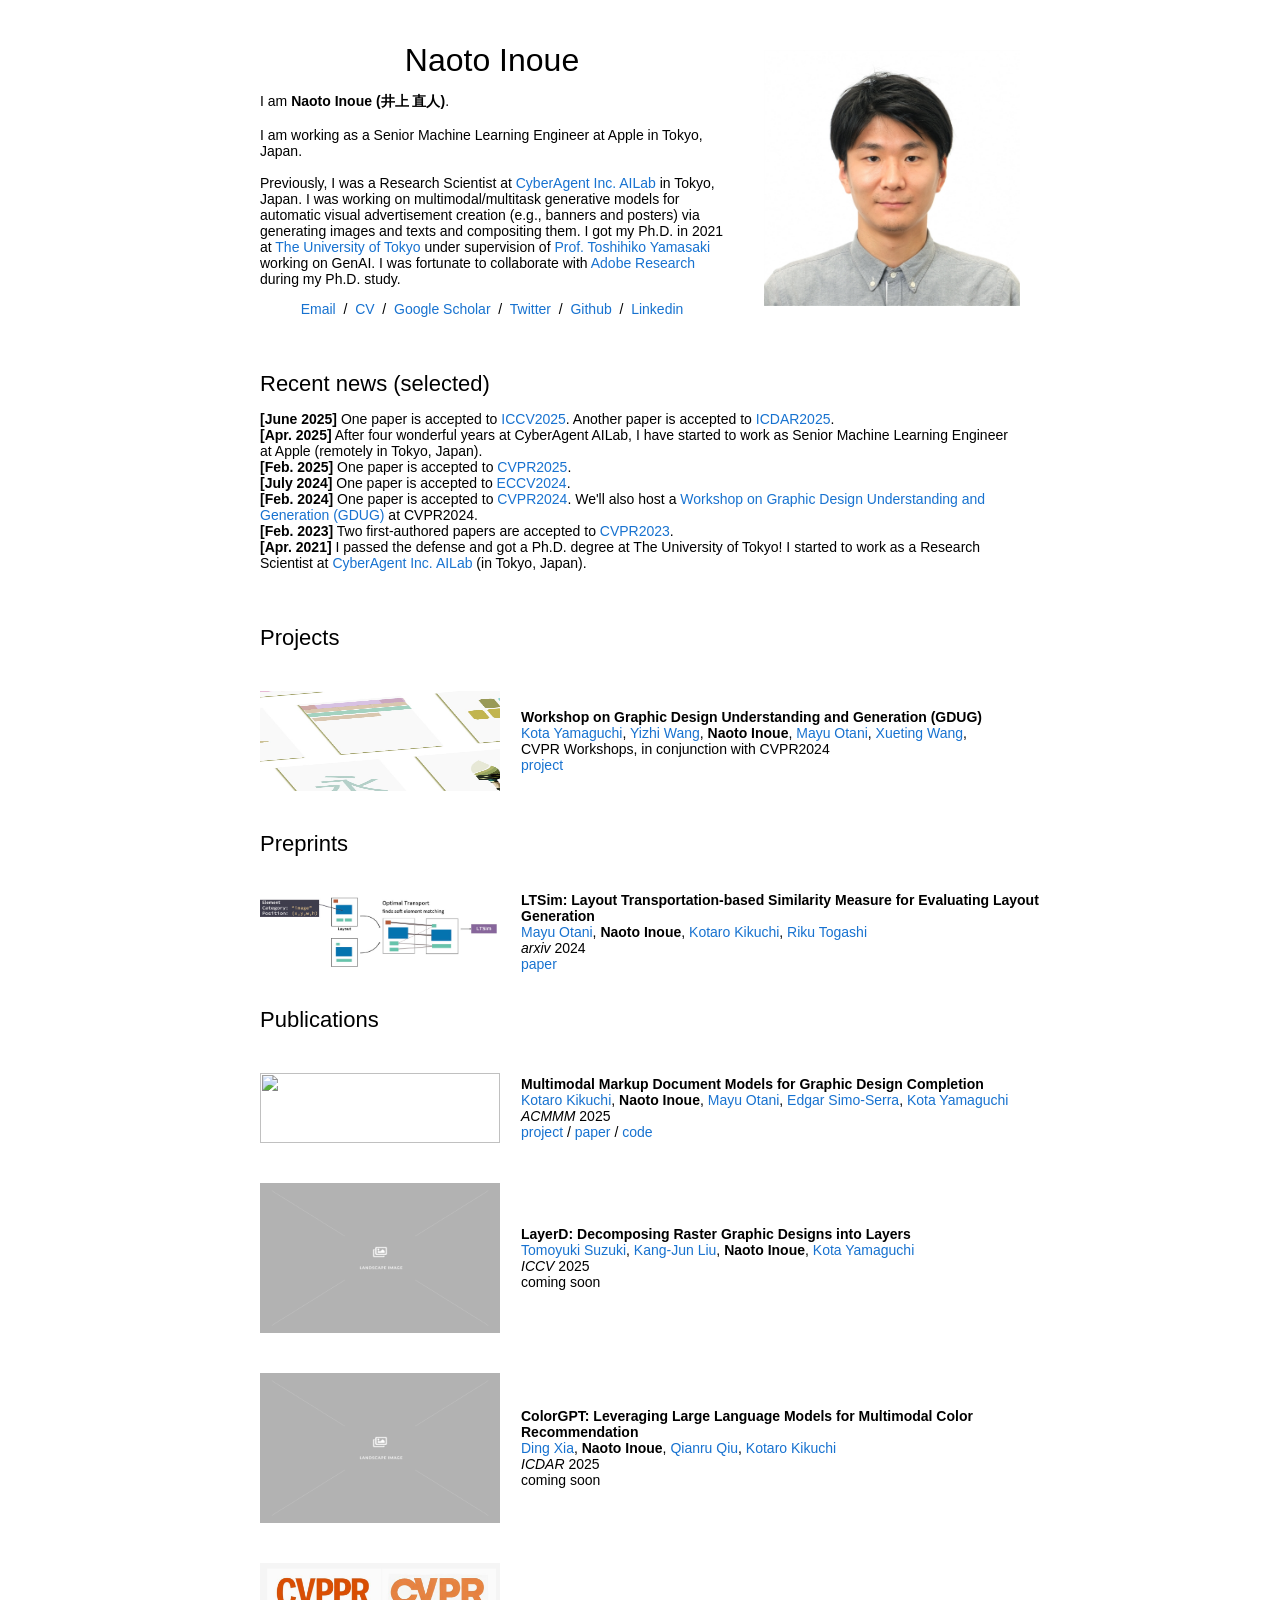
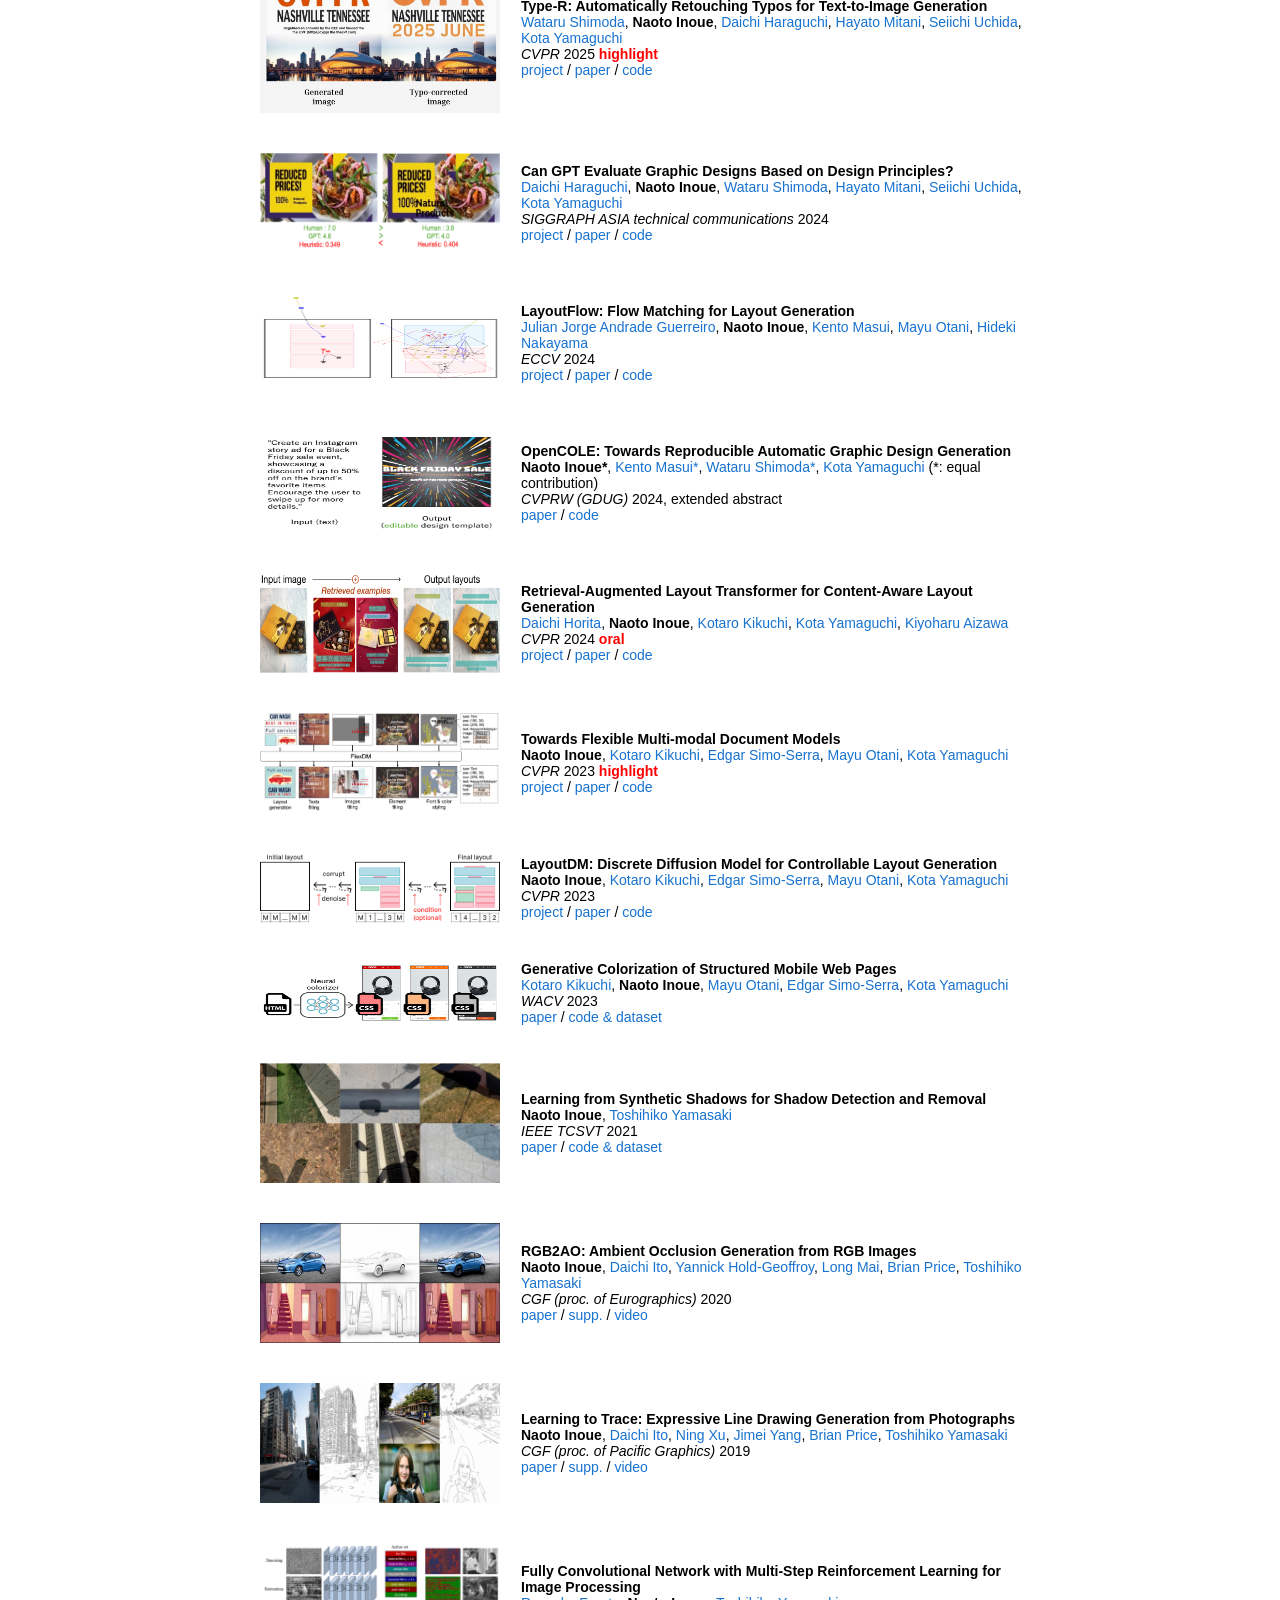
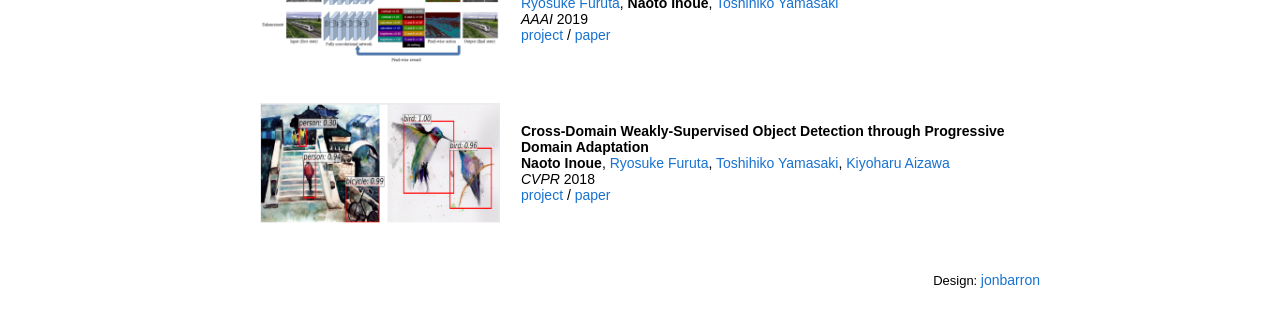
==== commit 6d7c342b: "Merge branch 'master' of https://github.com/naoto0804/naoto0804.github.io" ====
--- a/index.html
+++ b/index.html
@@ -63,9 +63,9 @@
                 <td style="padding:20px;width:100%;vertical-align:middle">
                   <heading>Recent news (selected)</heading>
                   <p>
-                    <b>[Feb 2025]</b> One paper is accepted to <a href="https://iccv.thecvf.com/">ICCV2025</a>. Another paper is accepted to <a href="https://www.icdar2025.com/">ICDAR2025</a>. <br>
+                    <b>[June 2025]</b> One paper is accepted to <a href="https://iccv.thecvf.com/">ICCV2025</a>. Another paper is accepted to <a href="https://www.icdar2025.com/">ICDAR2025</a>. <br>
                     <b>[Apr. 2025]</b> After four wonderful years at CyberAgent AILab, I have started to work as Senior Machine Learning Engineer at Apple (remotely in Tokyo, Japan). <br>
-                    <b>[Feb 2025]</b> One paper is accepted to <a href="https://cvpr.thecvf.com/">CVPR2025</a>. <br>
+                    <b>[Feb. 2025]</b> One paper is accepted to <a href="https://cvpr.thecvf.com/">CVPR2025</a>. <br>
                     <b>[July 2024]</b> One paper is accepted to <a href="https://eccv.ecva.net/">ECCV2024</a>. <br>
                     <b>[Feb. 2024]</b> One paper is accepted to <a href="https://cvpr.thecvf.com/">CVPR2024</a>. We'll also host a <a href="https://sites.google.com/view/gdug-workshop/">Workshop on
                       Graphic Design Understanding and Generation (GDUG)</a> at CVPR2024. <br>
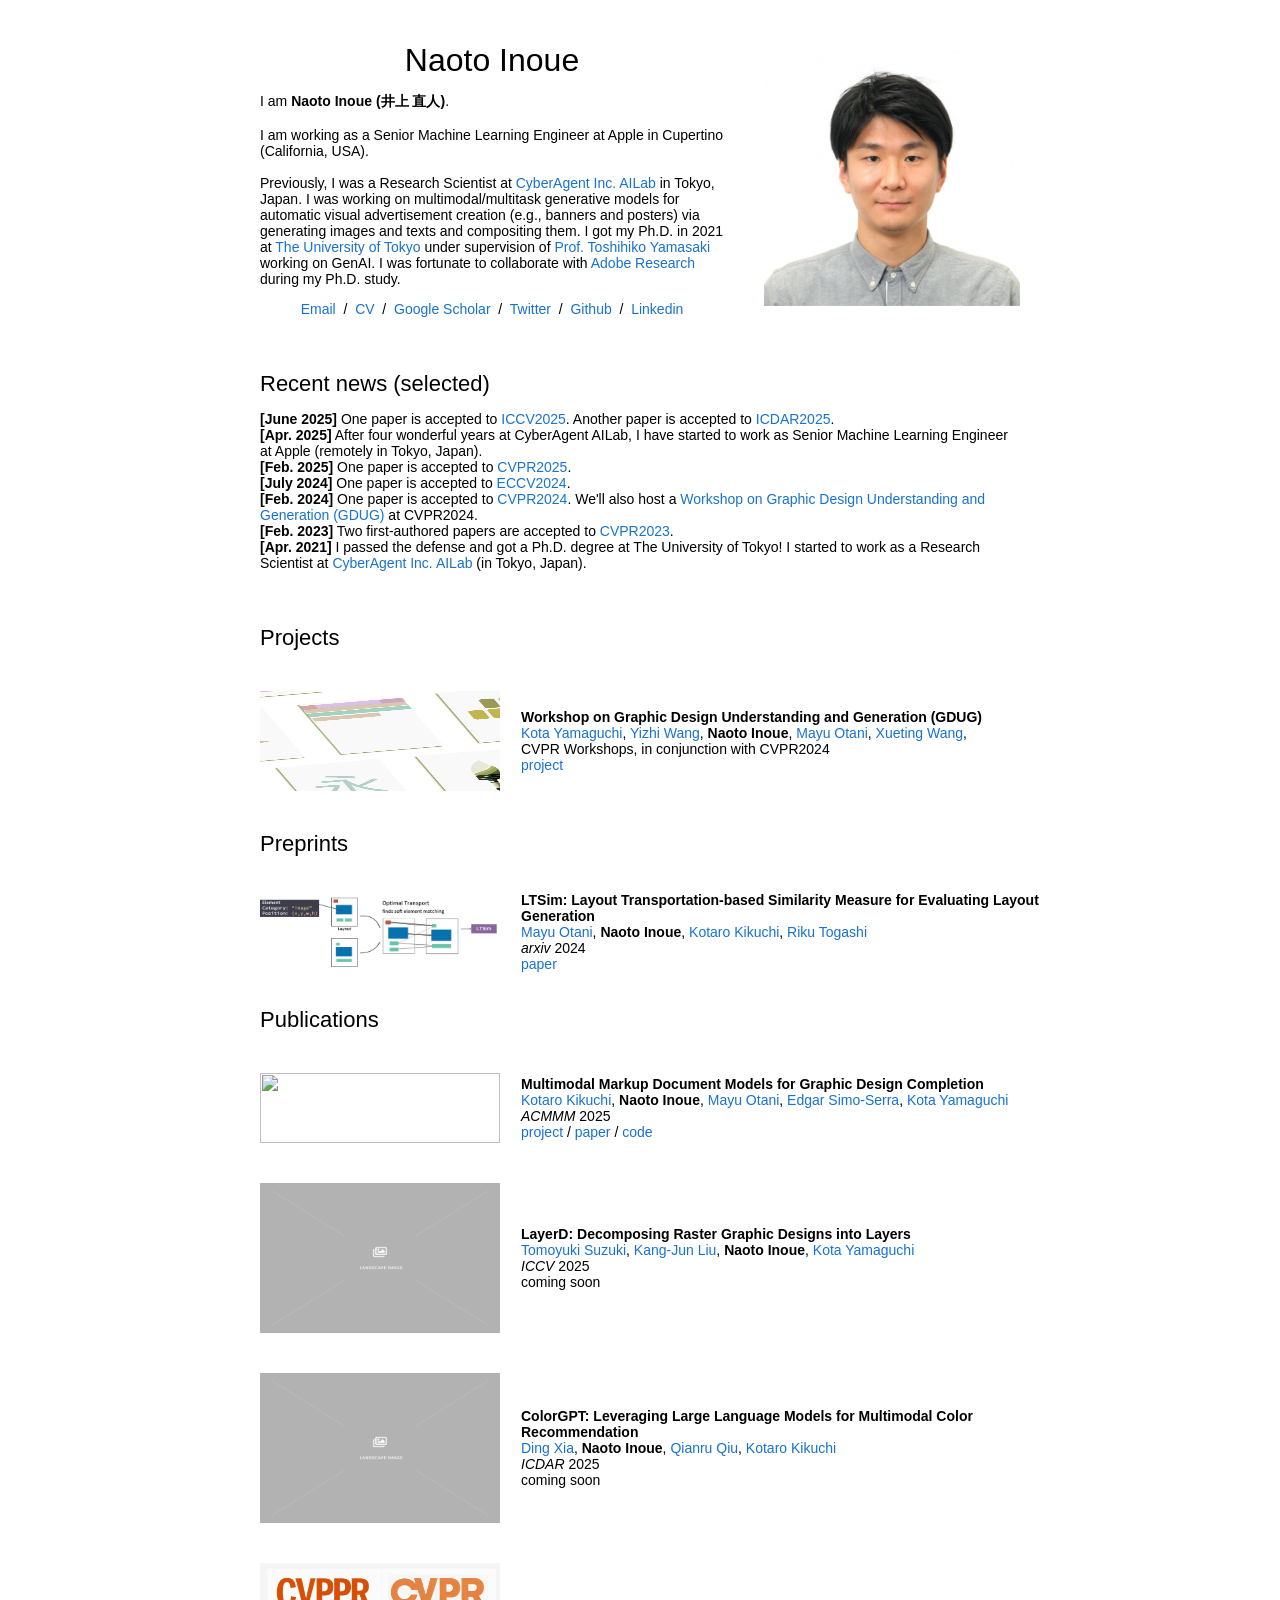
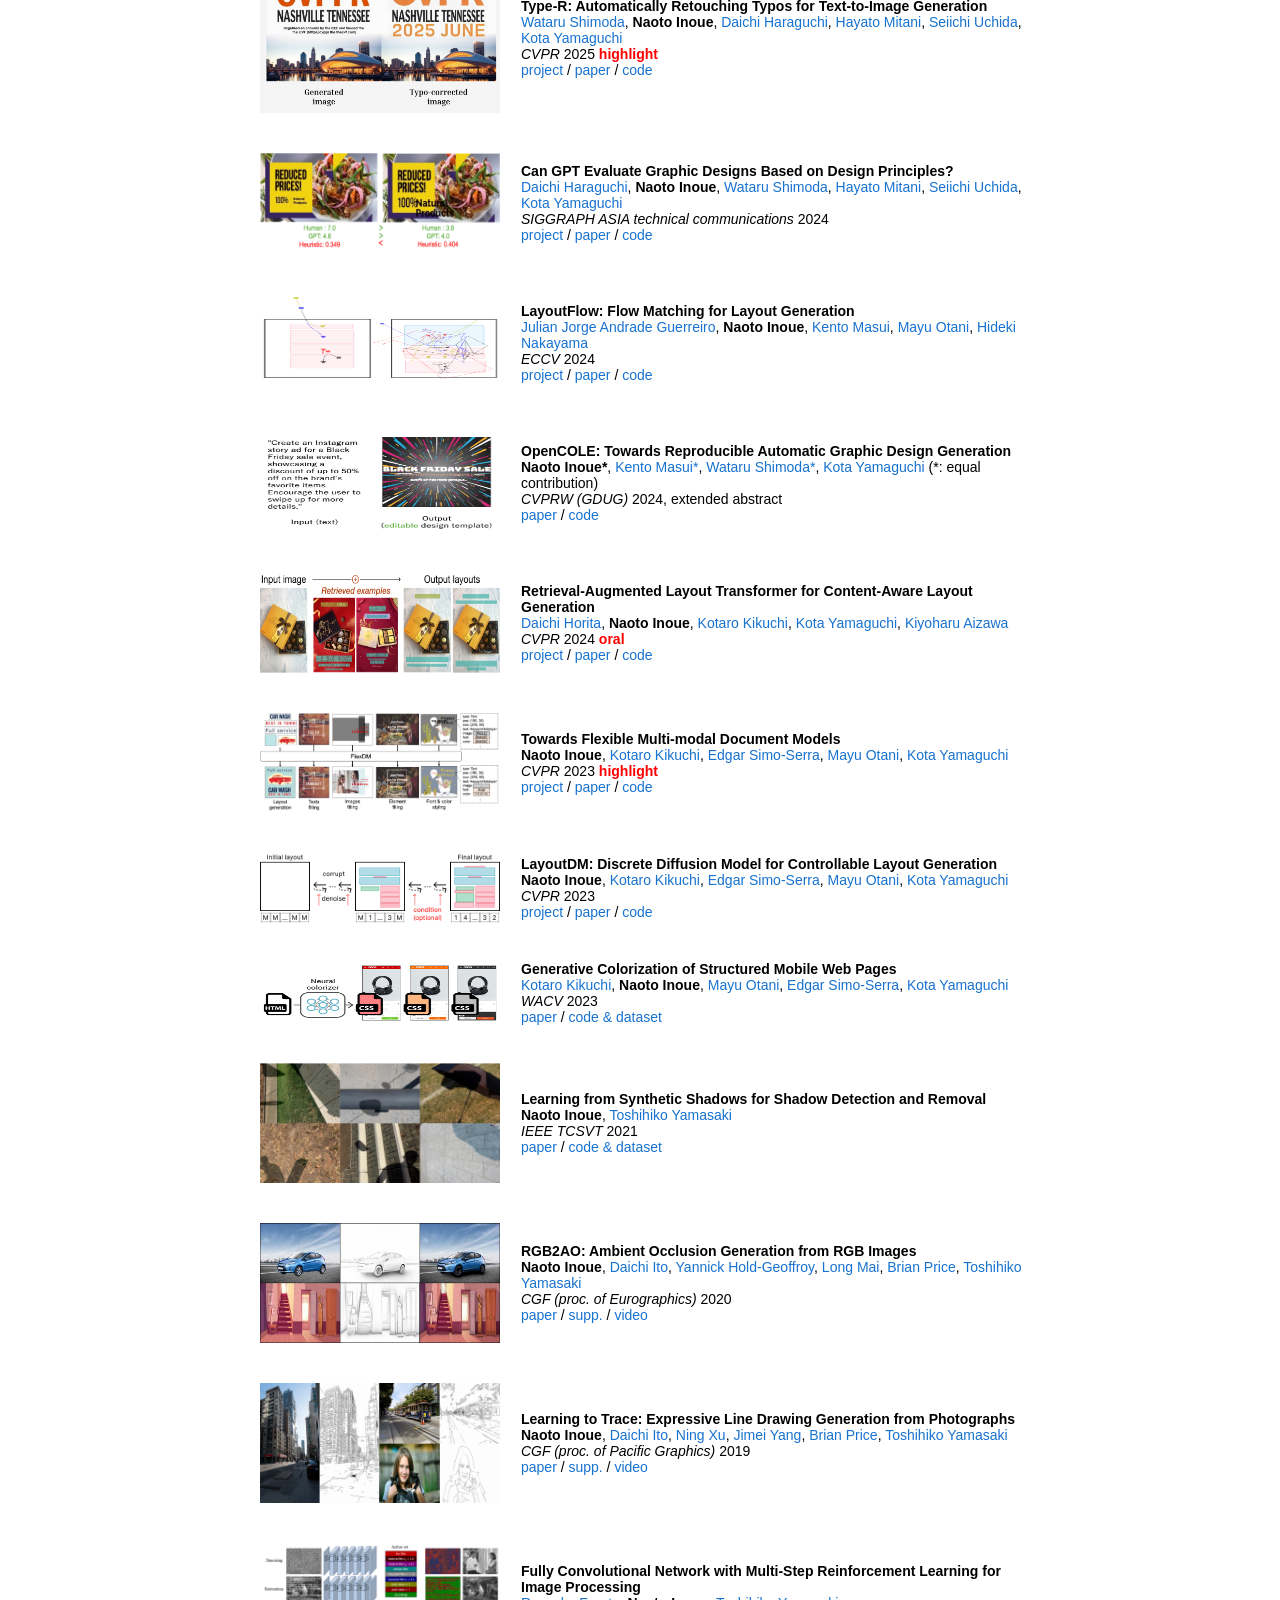
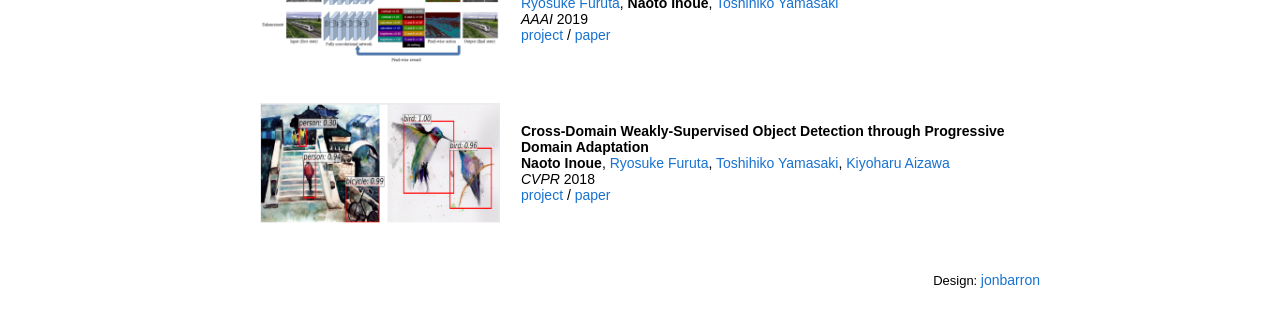
==== commit 357f569f: "Update index.html" ====
--- a/index.html
+++ b/index.html
@@ -28,7 +28,7 @@
                   <p>
                     I am <b>Naoto Inoue (井上 直人)</b>.<br><br>
                     
-                    I am working as a Senior Machine Learning Engineer at Apple in Tokyo, Japan. <br><br>
+                    I am working as a Senior Machine Learning Engineer at Apple in Cupertino (California, USA). <br><br>
 
                     Previously, I was a Research Scientist at <a href="https://cyberagent.ai/ailab/">CyberAgent Inc. AILab</a> in Tokyo, Japan.
                     I was working on multimodal/multitask generative models for automatic visual advertisement creation (e.g., banners and posters) via generating images and texts and compositing them.
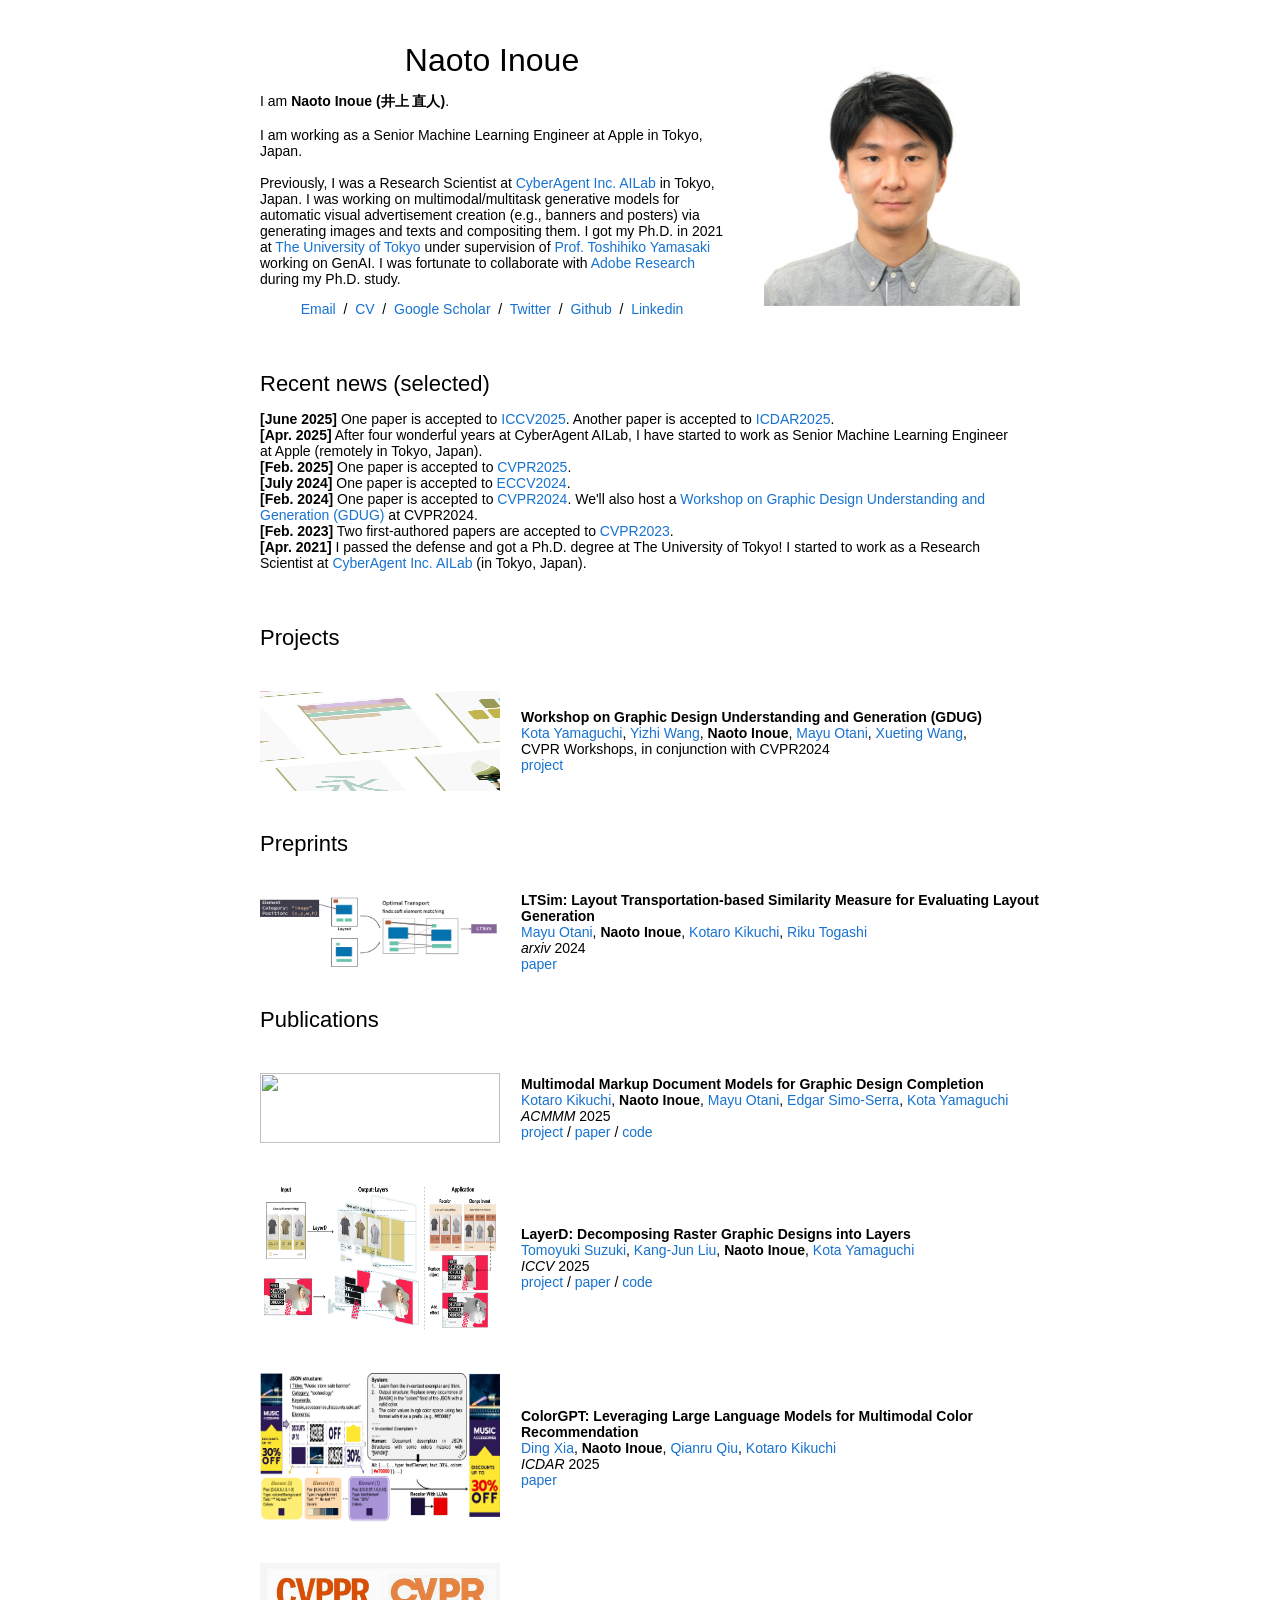
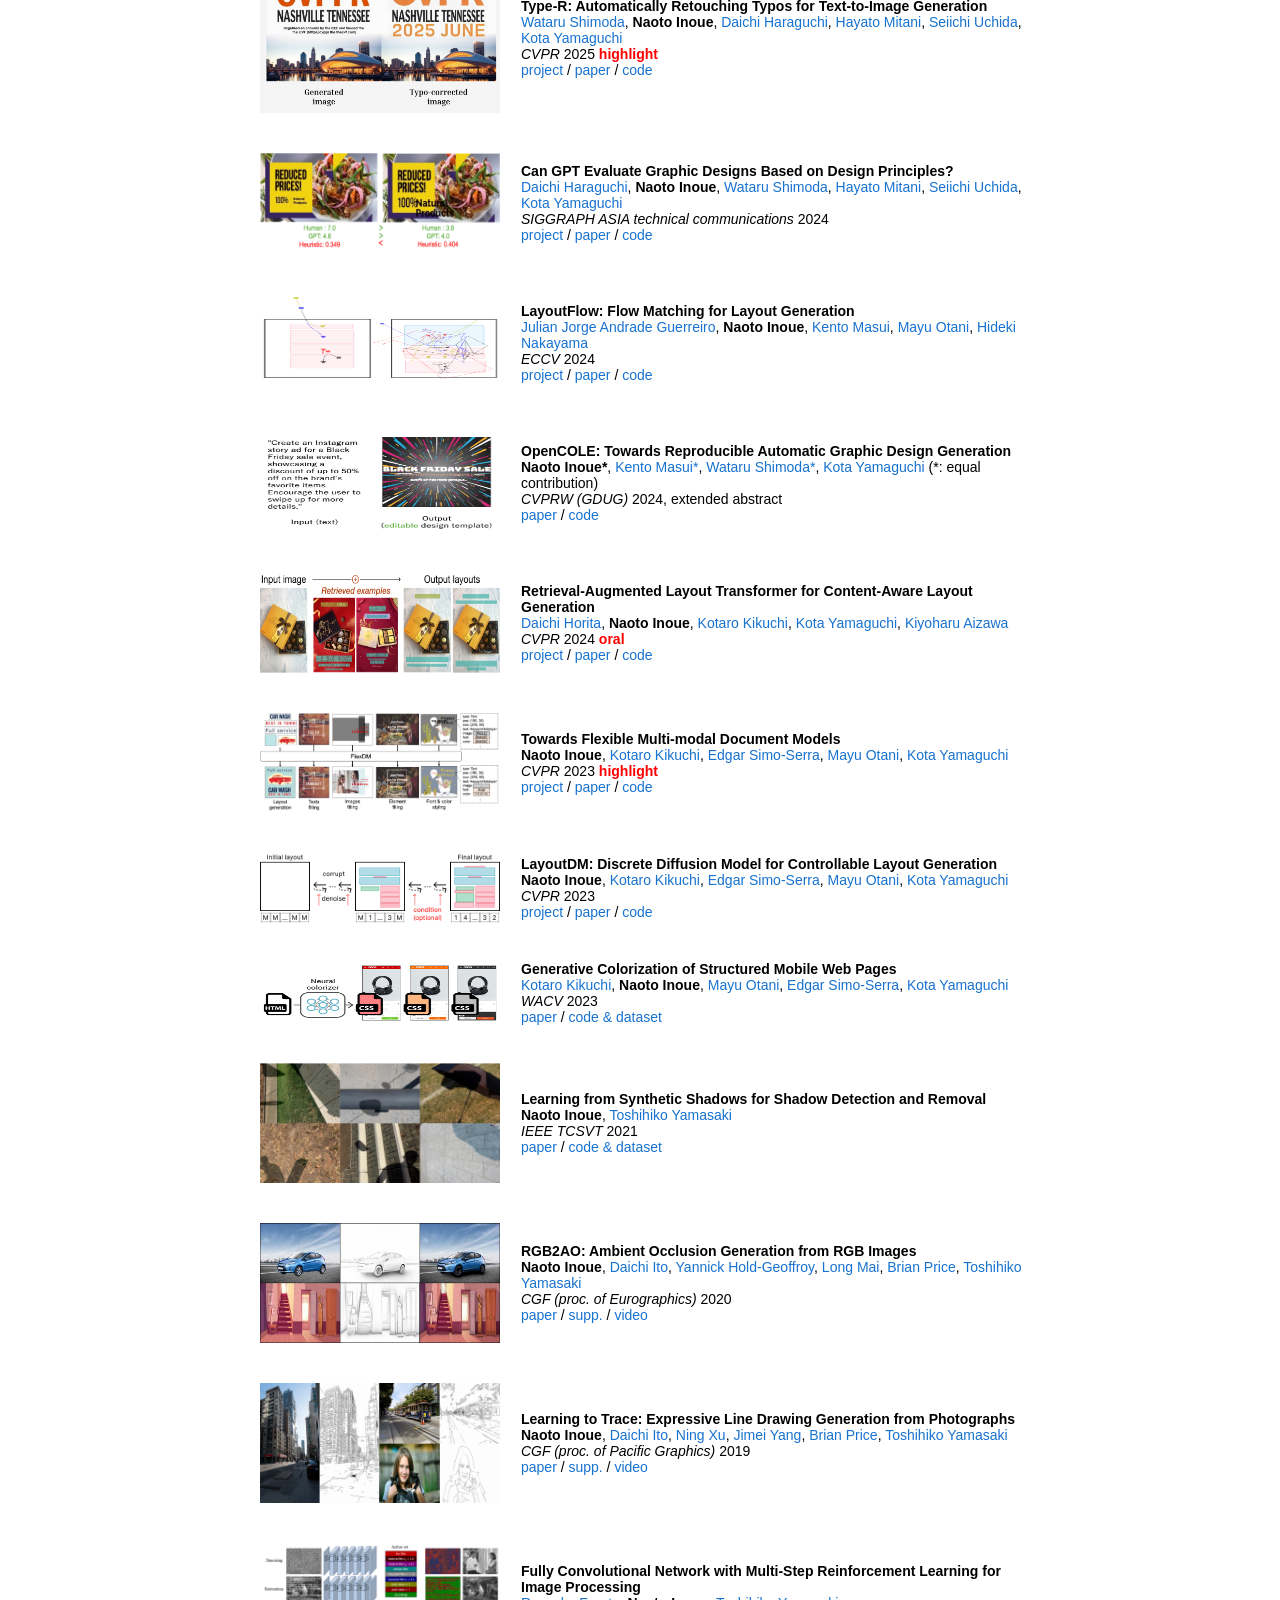
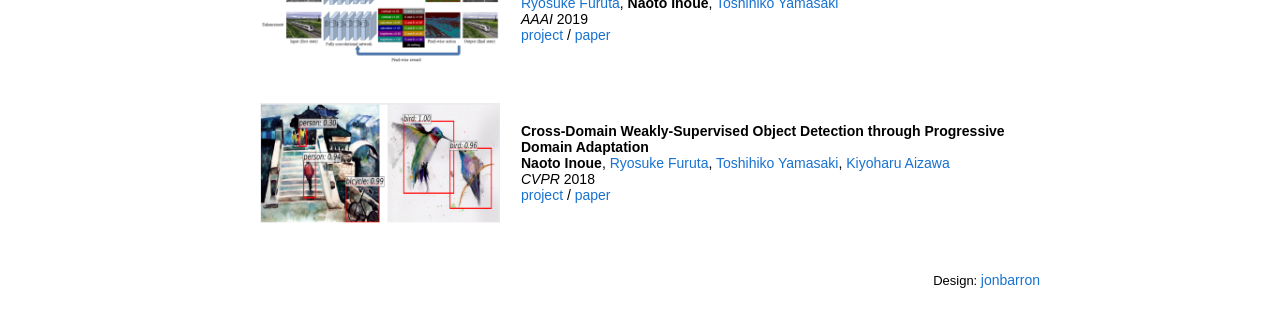
==== commit 6d6b9fc3: "update 2025 papers" ====
--- a/index.html
+++ b/index.html
@@ -28,7 +28,7 @@
                   <p>
                     I am <b>Naoto Inoue (井上 直人)</b>.<br><br>
                     
-                    I am working as a Senior Machine Learning Engineer at Apple in Cupertino (California, USA). <br><br>
+                    I am working as a Senior Machine Learning Engineer at Apple in Tokyo, Japan. <br><br>
 
                     Previously, I was a Research Scientist at <a href="https://cyberagent.ai/ailab/">CyberAgent Inc. AILab</a> in Tokyo, Japan.
                     I was working on multimodal/multitask generative models for automatic visual advertisement creation (e.g., banners and posters) via generating images and texts and compositing them.
@@ -163,24 +163,24 @@
               </tr>
               <tr>
                 <td style="padding:20px;width:25%;vertical-align:middle">
-                  <img width="240" height="150" align="center" src="./files/teaser/placeholder_landscape.png">
+                  <img width="240" height="150" align="center" src="./files/teaser/suzuki2025iccv.png">
                 </td>
                 <td style="width:75%;vertical-align:middle">
                   <papertitle>LayerD: Decomposing Raster Graphic Designs into Layers</papertitle> <br> 
                   <a href="https://tomoyukun.github.io/biography/">Tomoyuki Suzuki</a>, <a href="https://scholar.google.com/citations?user=XaRvRzUAAAAJ">Kang-Jun Liu</a>, <strong>Naoto Inoue</strong>, <a href="https://sites.google.com/view/kyamagu">Kota Yamaguchi</a><br>
                   <em>ICCV</em> 2025 <br>
-                  coming soon <br>
-                </td>
-              </tr>
-              <tr>
-                <td style="padding:20px;width:25%;vertical-align:middle">
-                  <img width="240" height="150" align="center" src="./files/teaser/placeholder_landscape.png">
+                  <a href='https://cyberagentailab.github.io/LayerD/'>project</a> / <a href='https://arxiv.org/abs/2509.25134'>paper</a> / <a href='https://github.com/CyberAgentAILab/LayerD'>code</a> <br>
+                </td>
+              </tr>
+              <tr>
+                <td style="padding:20px;width:25%;vertical-align:middle">
+                  <img width="240" height="150" align="center" src="./files/teaser/xiaicdar2025.png">
                 </td>
                 <td style="width:75%;vertical-align:middle">
                   <papertitle>ColorGPT: Leveraging Large Language Models for Multimodal Color Recommendation</papertitle> <br> 
                   <a href="https://scholar.google.com/citations?user=L_5Zzc8AAAAJ&hl=en">Ding Xia</a>, <strong>Naoto Inoue</strong>, <a href="https://scholar.google.com/citations?user=dFO1x5EAAAAJ&hl=ja">Qianru Qiu</a>, <a href="https://ktrk115.github.io/">Kotaro Kikuchi</a><br>
                   <em>ICDAR</em> 2025 <br>
-                  coming soon
+                  <a href='https://arxiv.org/abs/2508.08987'>paper</a>
                 </td>
               </tr>
               <tr>
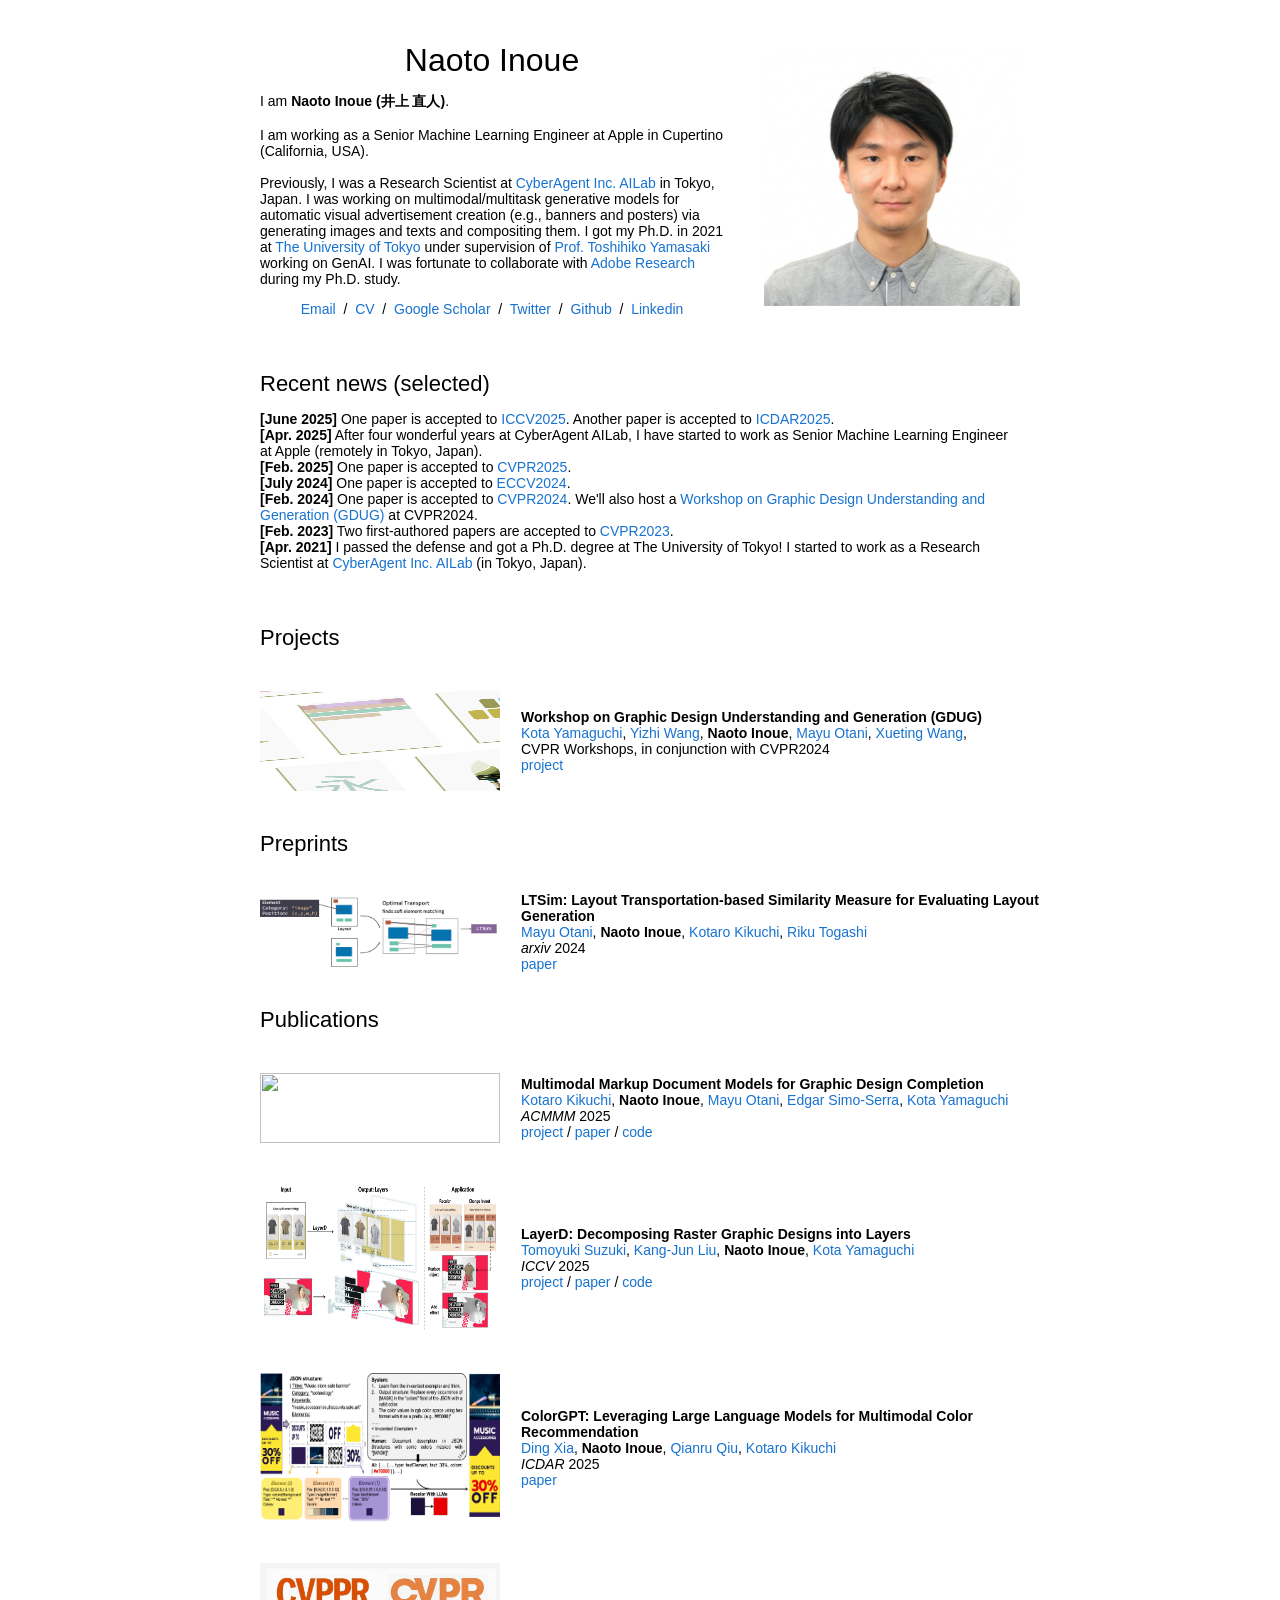
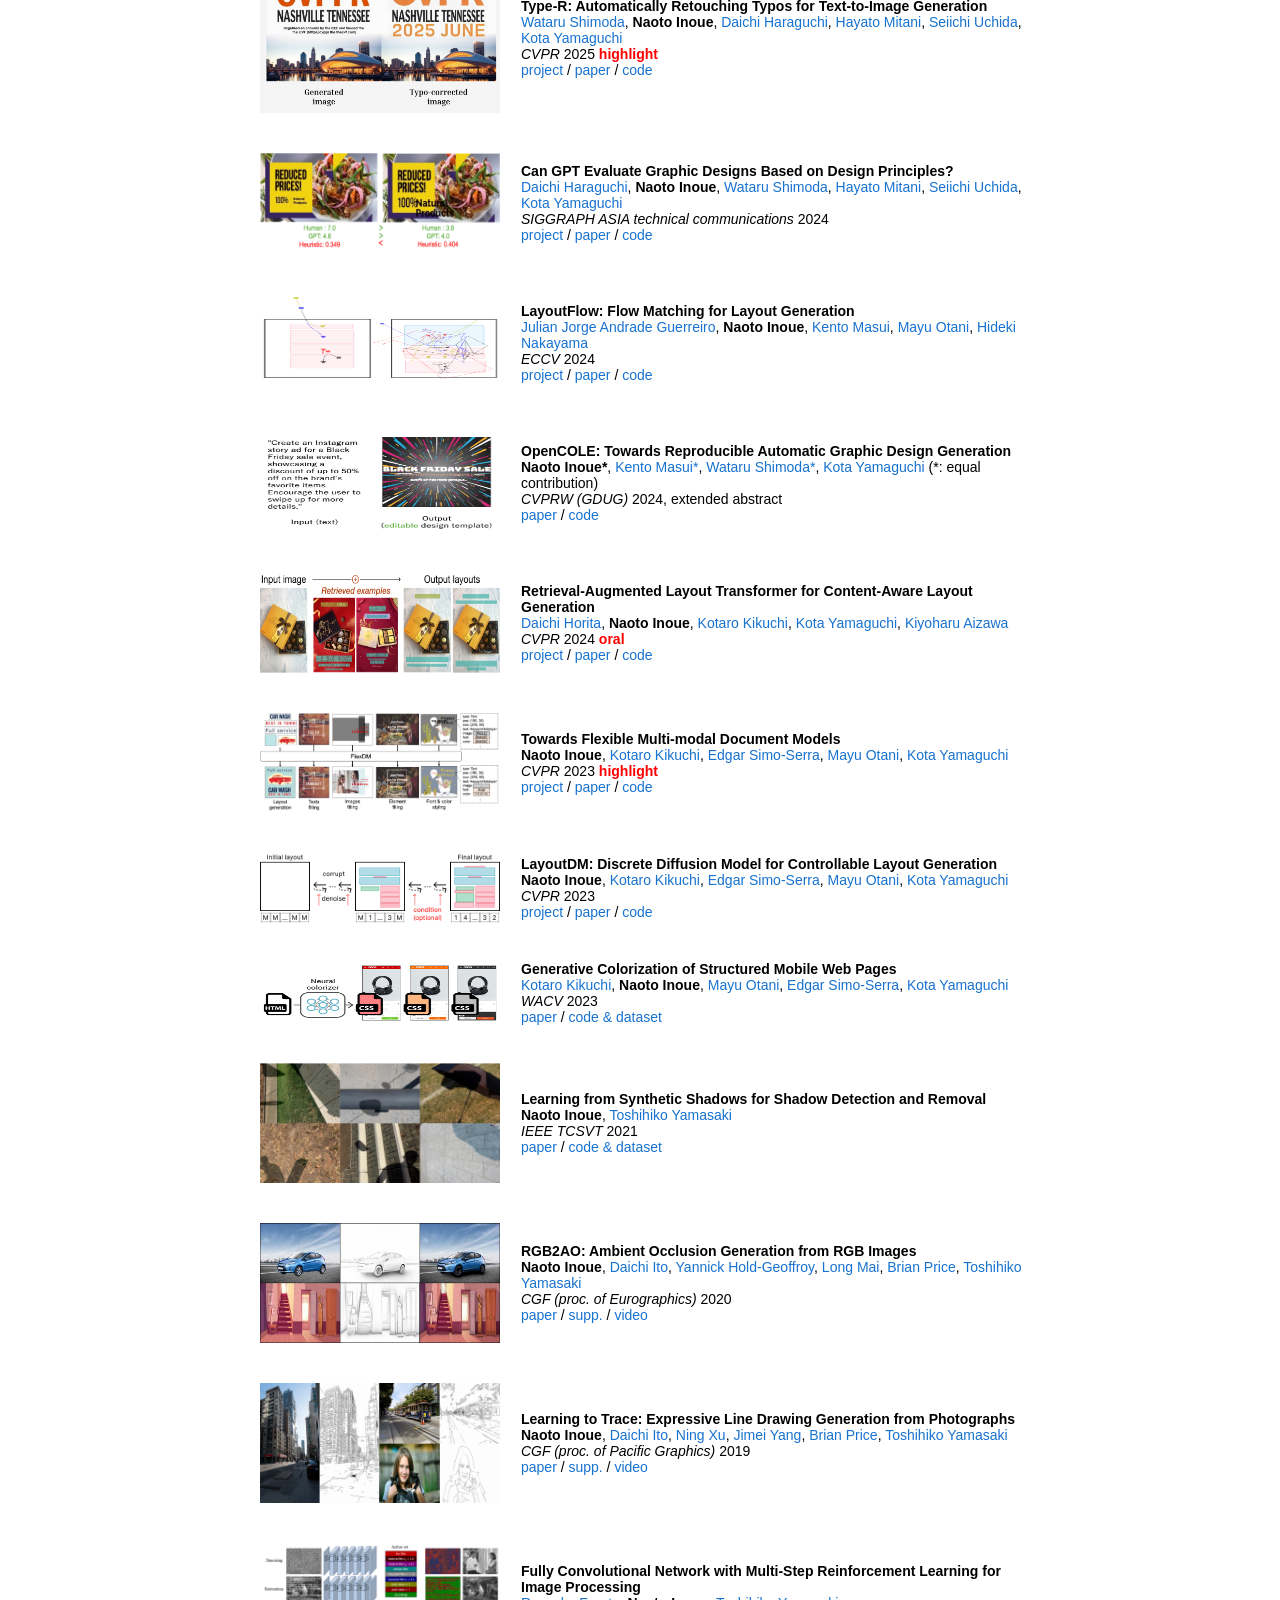
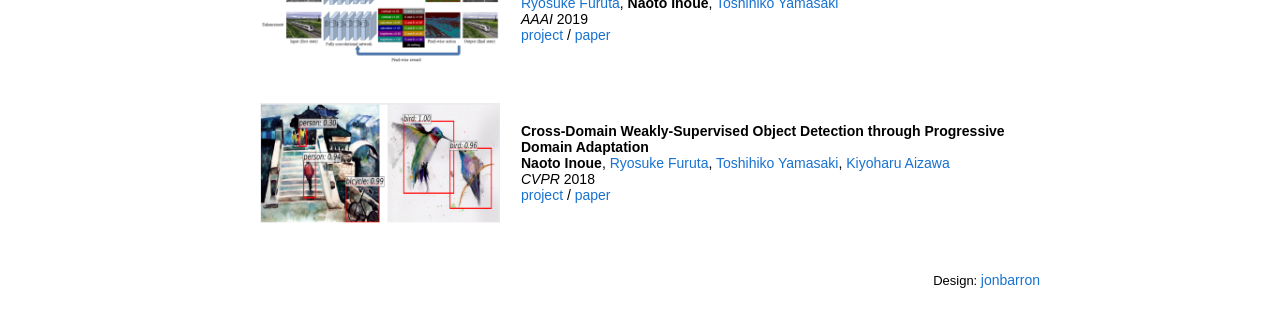
==== commit e9c8ea5a: "Merge branch 'master' of https://github.com/naoto0804/naoto0804.github.io" ====
--- a/index.html
+++ b/index.html
@@ -28,7 +28,7 @@
                   <p>
                     I am <b>Naoto Inoue (井上 直人)</b>.<br><br>
                     
-                    I am working as a Senior Machine Learning Engineer at Apple in Tokyo, Japan. <br><br>
+                    I am working as a Senior Machine Learning Engineer at Apple in Cupertino (California, USA). <br><br>
 
                     Previously, I was a Research Scientist at <a href="https://cyberagent.ai/ailab/">CyberAgent Inc. AILab</a> in Tokyo, Japan.
                     I was working on multimodal/multitask generative models for automatic visual advertisement creation (e.g., banners and posters) via generating images and texts and compositing them.
@@ -40,7 +40,7 @@
                   </p>
                   <p style="text-align:center">
                     <a href="mailto:naoto.inoue.0804@gmail.com">Email</a> &nbsp/&nbsp
-                    <a href="https://drive.google.com/file/d/1_mM9zyYyiz-8eCfdjvJydV2WsAgDJ4IR/view?usp=sharing">CV</a>
+                    <a href="https://drive.google.com/file/d/1-6c9fFSSwW8lSsj84DxskOJ1eHuMiED9/view?usp=sharing">CV</a>
                     &nbsp/&nbsp
                     <a href="https://scholar.google.com/citations?user=PfX-_GkAAAAJ&hl=en">Google Scholar</a>
                     &nbsp/&nbsp
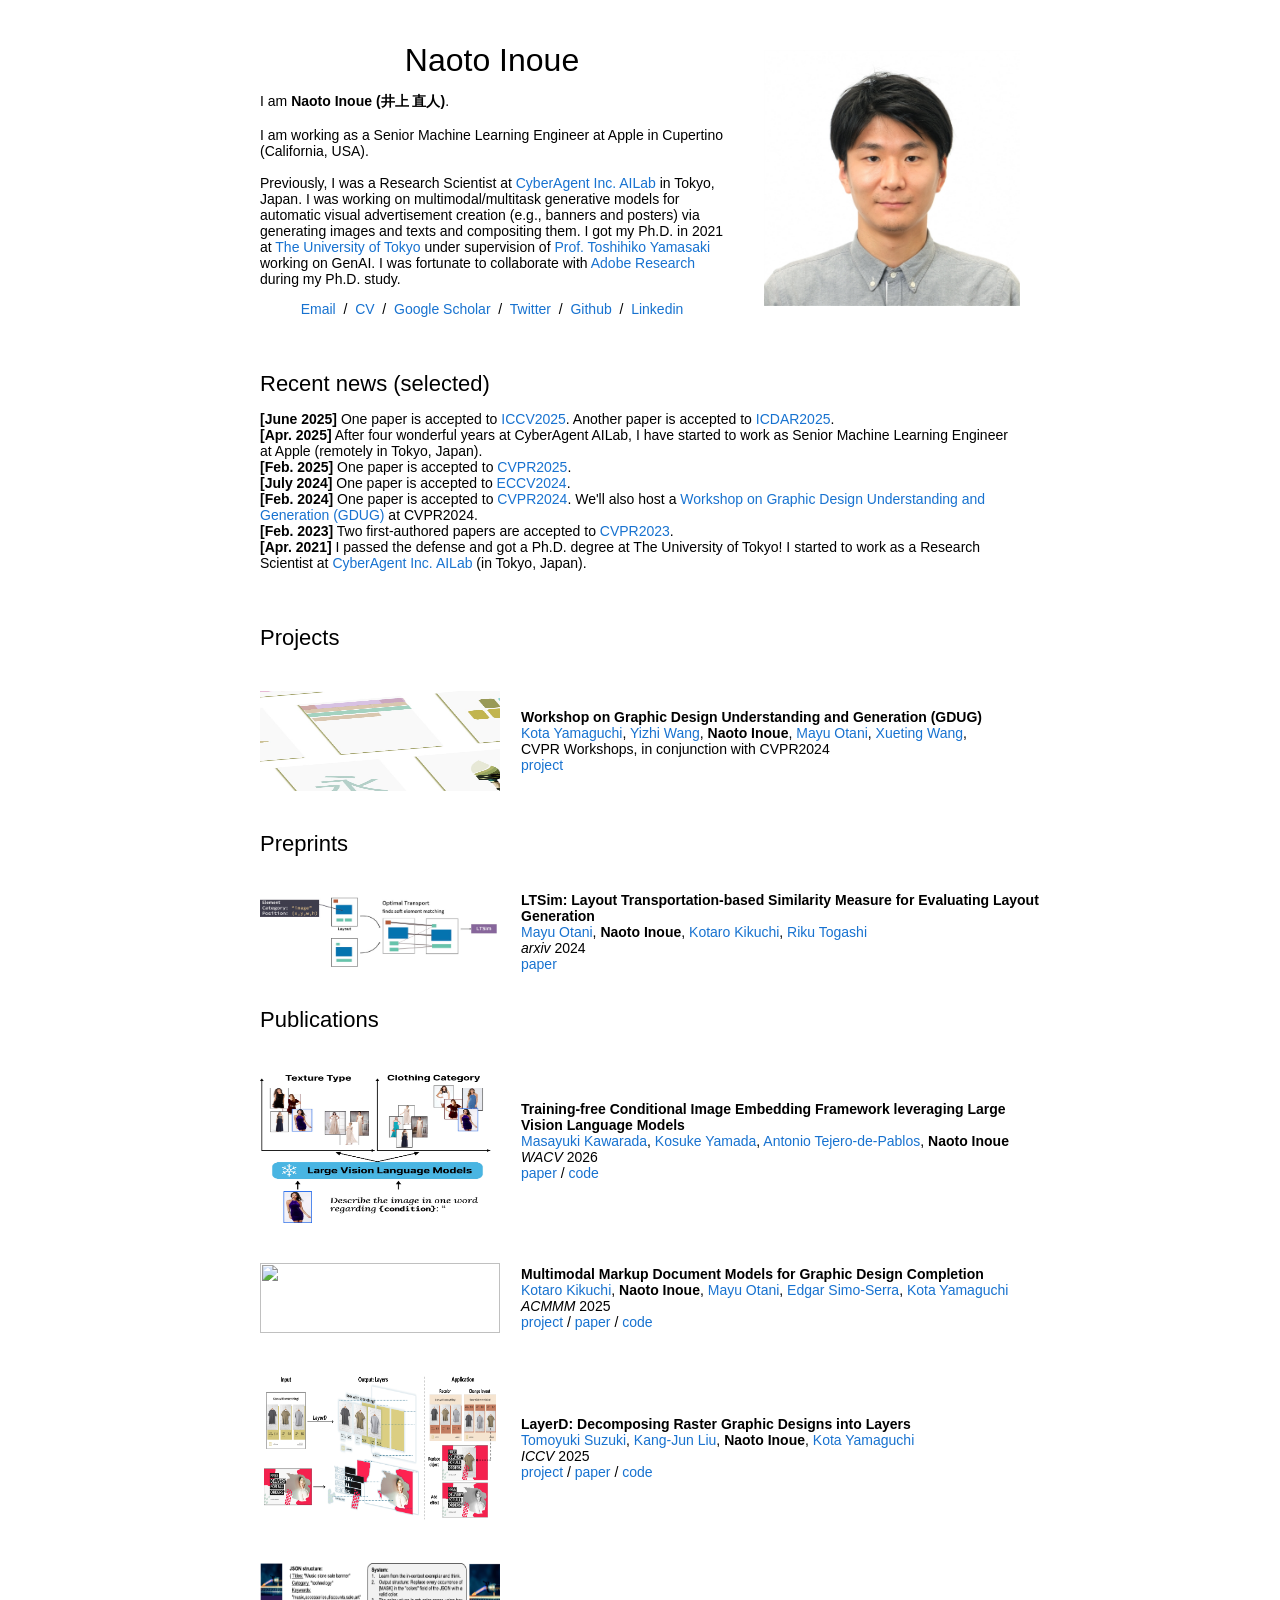
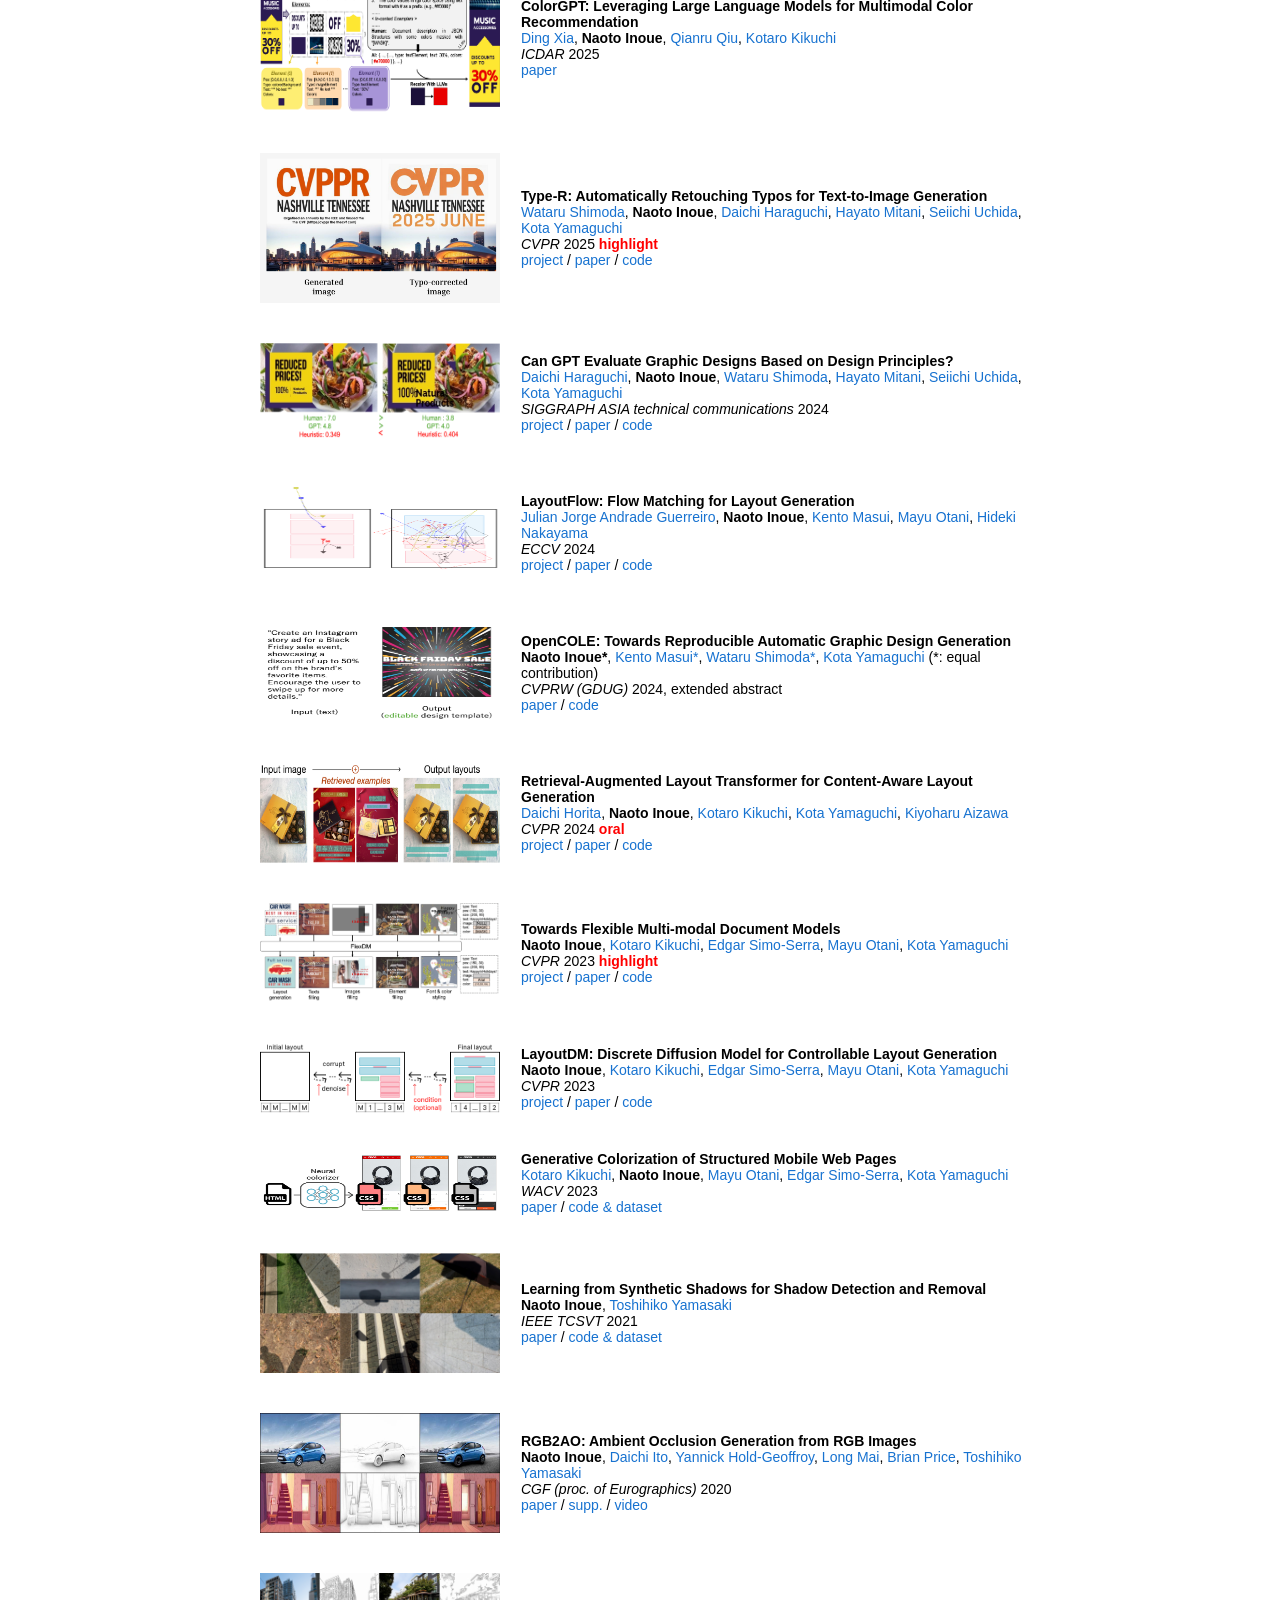
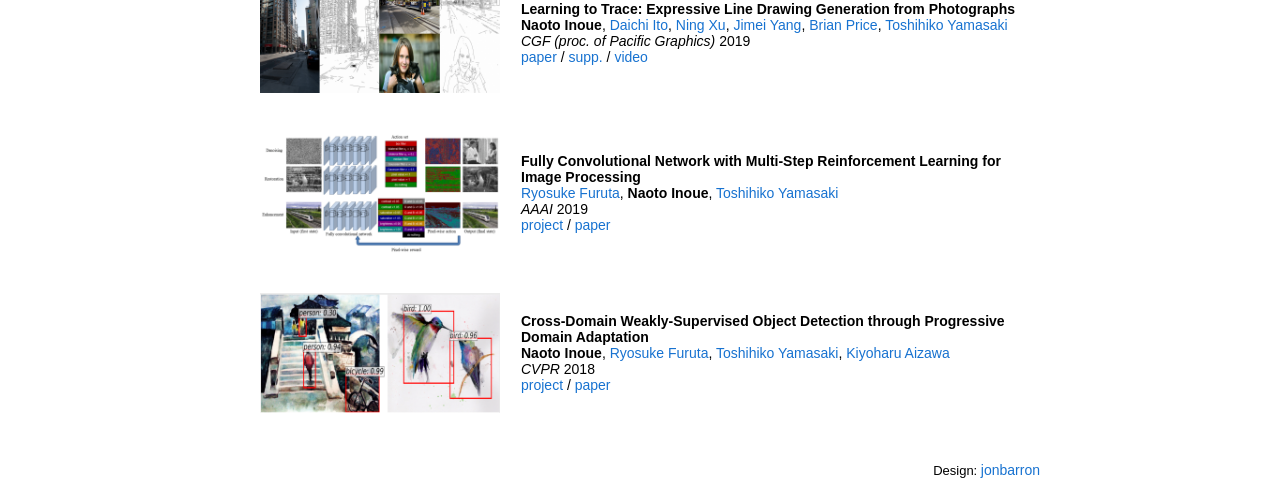
==== commit 417d175a: "add wacv 2026" ====
--- a/index.html
+++ b/index.html
@@ -152,6 +152,18 @@
             <tbody>
               <tr>
                 <td style="padding:20px;width:25%;vertical-align:middle">
+                  <img width="240" height="150" align="center" src="./files/teaser/kawaradawacv2026.jpg">
+                </td>
+                <td style="width:75%;vertical-align:middle">
+                  <papertitle>Training-free Conditional Image Embedding Framework leveraging Large Vision Language Models</papertitle> <br> 
+                  <a href="https://scholar.google.co.jp/citations?user=VFDhvnUAAAAJ">Masayuki Kawarada</a>, <a href="https://sites.google.com/view/kosuke-yamada">Kosuke Yamada</a>, <a href="https://antonio-t.github.io/">Antonio Tejero-de-Pablos</a>, <strong>Naoto Inoue</strong><br>
+                  <em>WACV</em> 2026 <br>
+                  <a href='https://arxiv.org/abs/2512.21860'>paper</a> / <a href='https://github.com/CyberAgentAILab/DIOR_conditional_image_embeddings'>code</a> <br>
+                  <ul>
+                </td>
+              </tr>
+              <tr>
+                <td style="padding:20px;width:25%;vertical-align:middle">
                   <img width="240" height="70" align="center" src="./files/teaser/kikuchi2024arxiv.png">
                 </td>
                 <td style="width:75%;vertical-align:middle">
